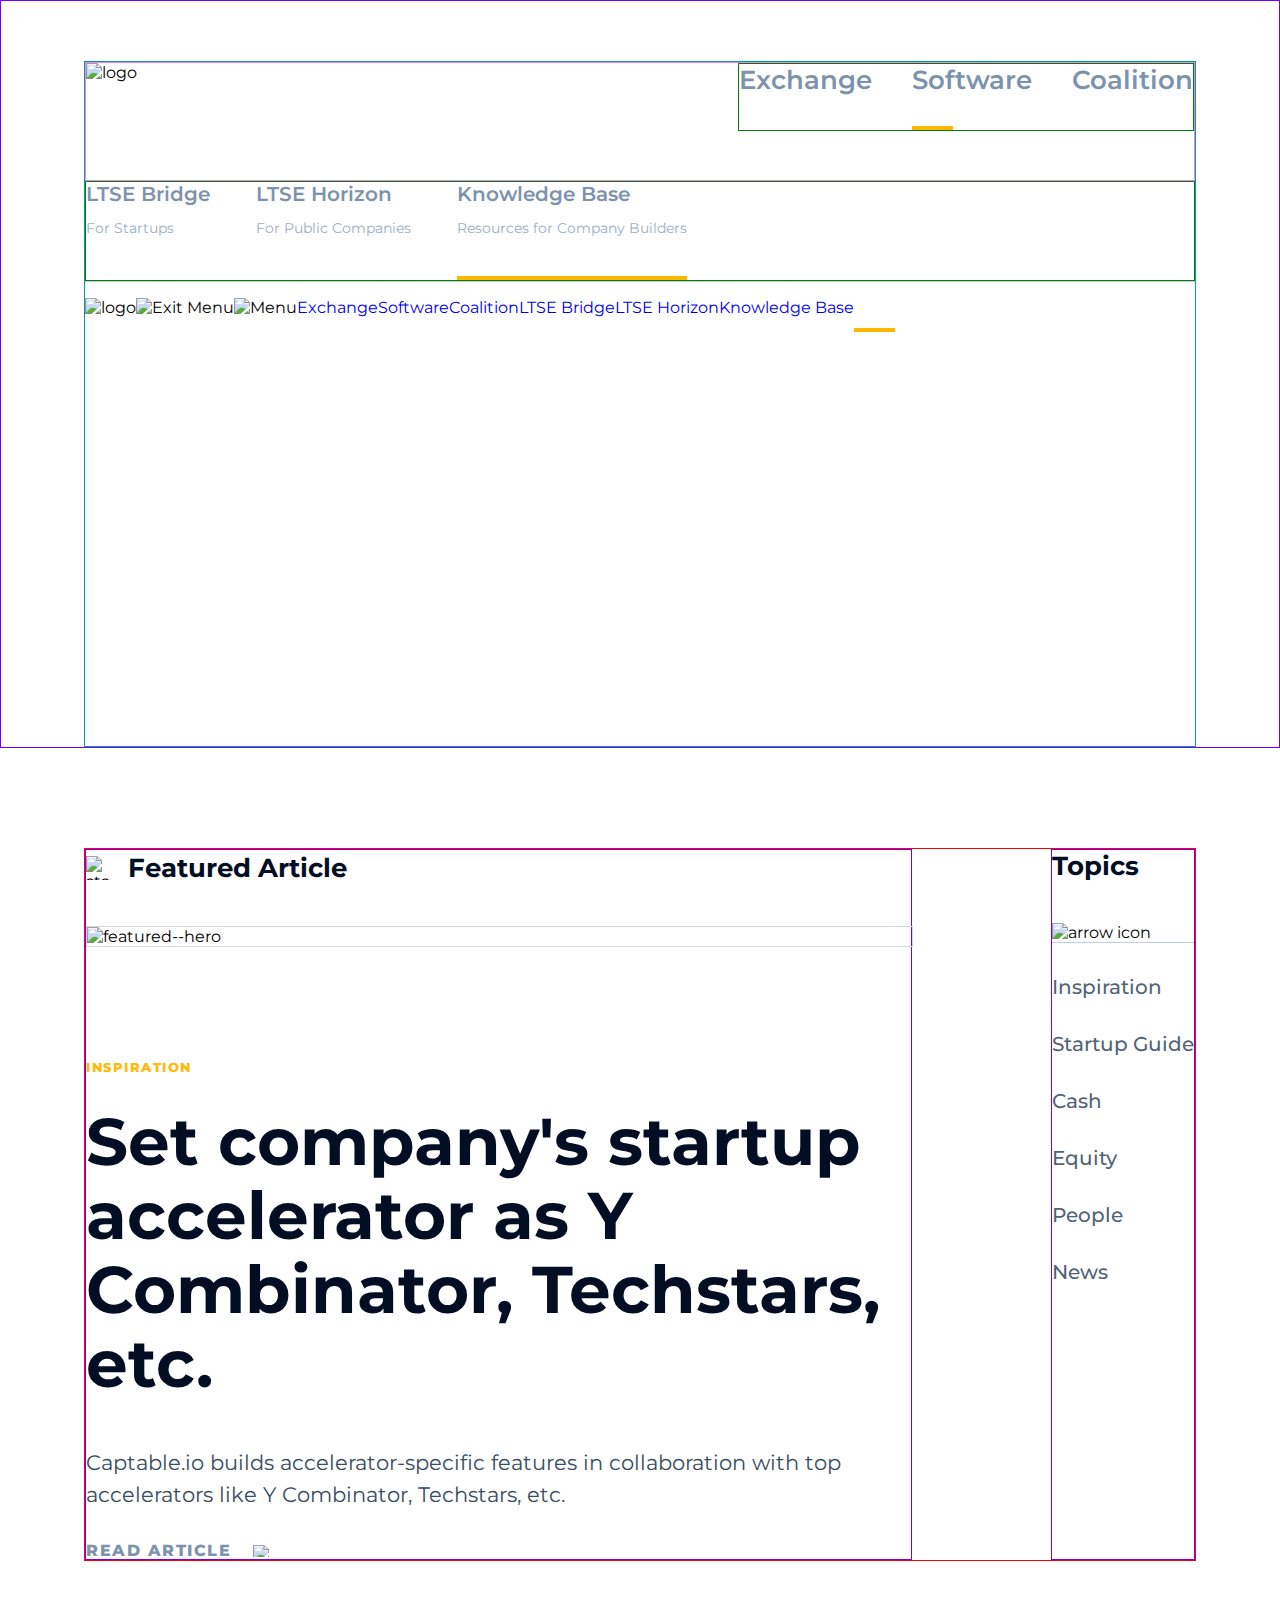
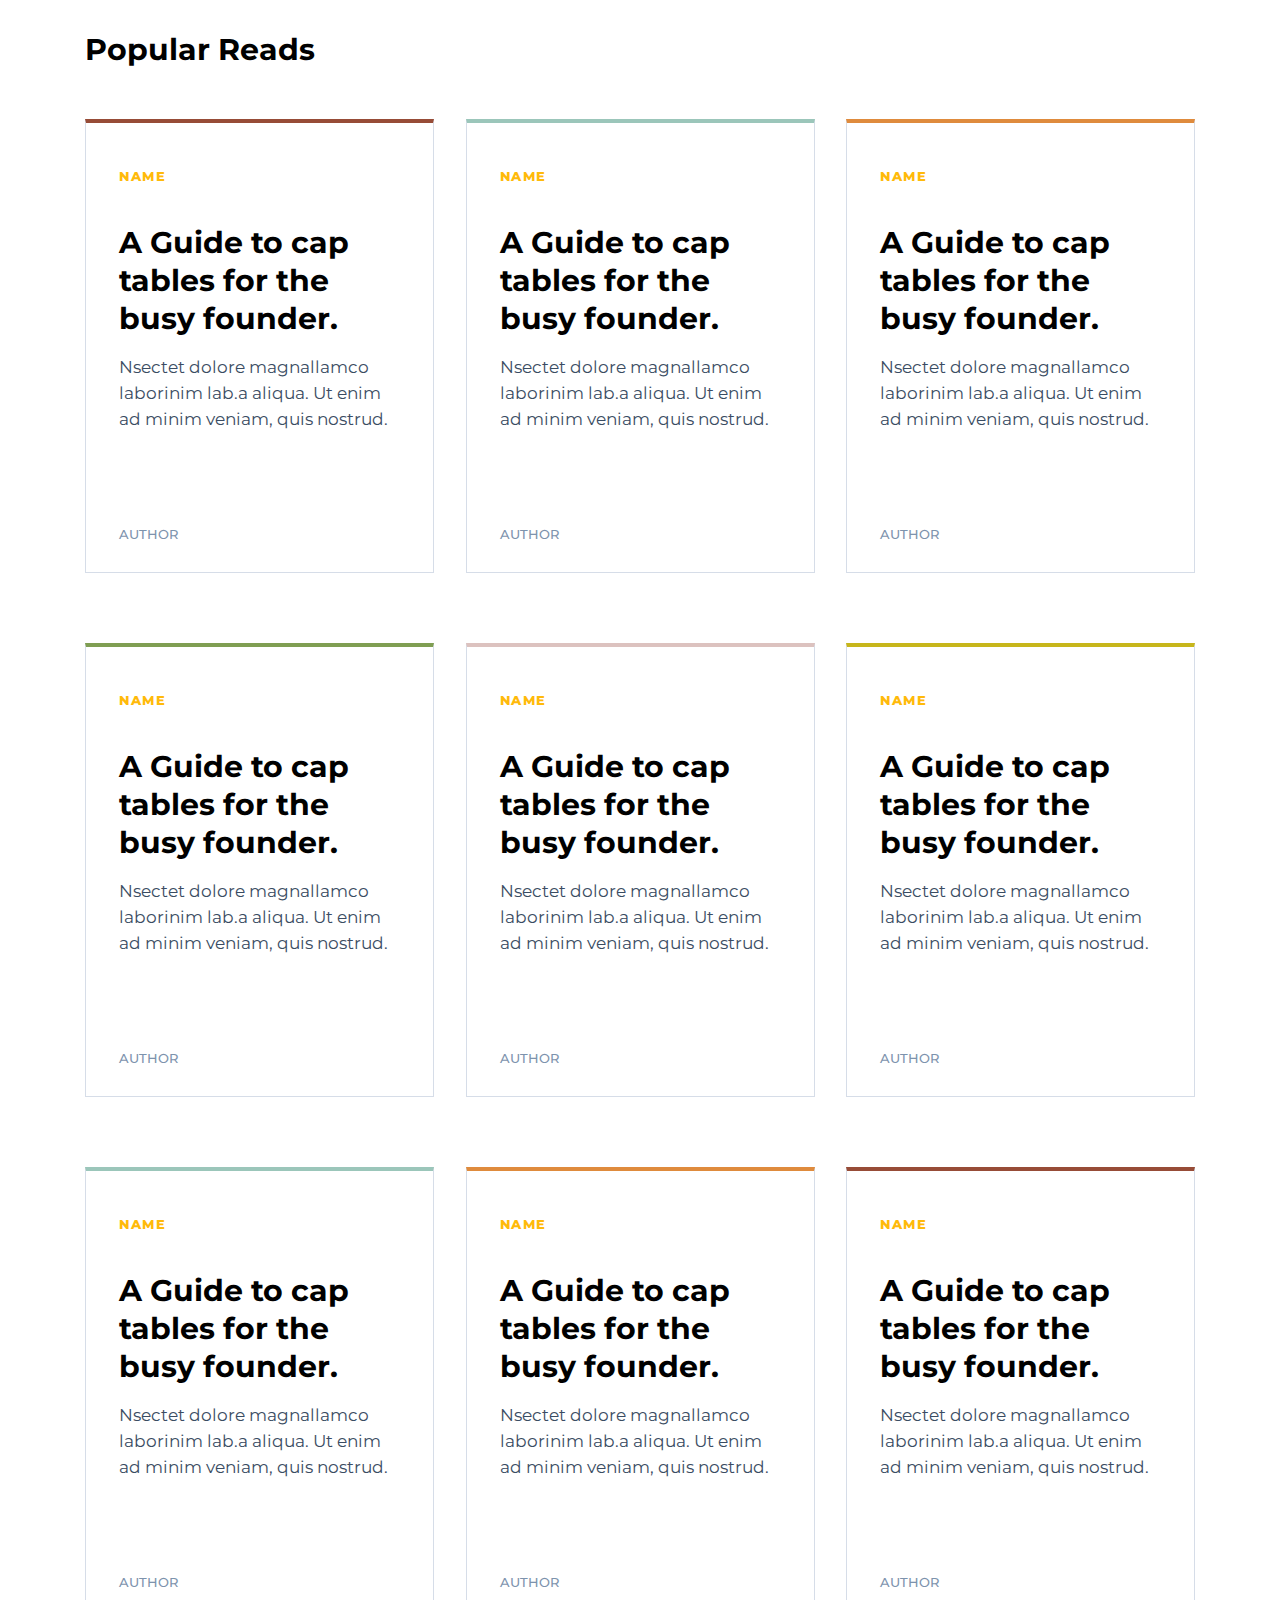
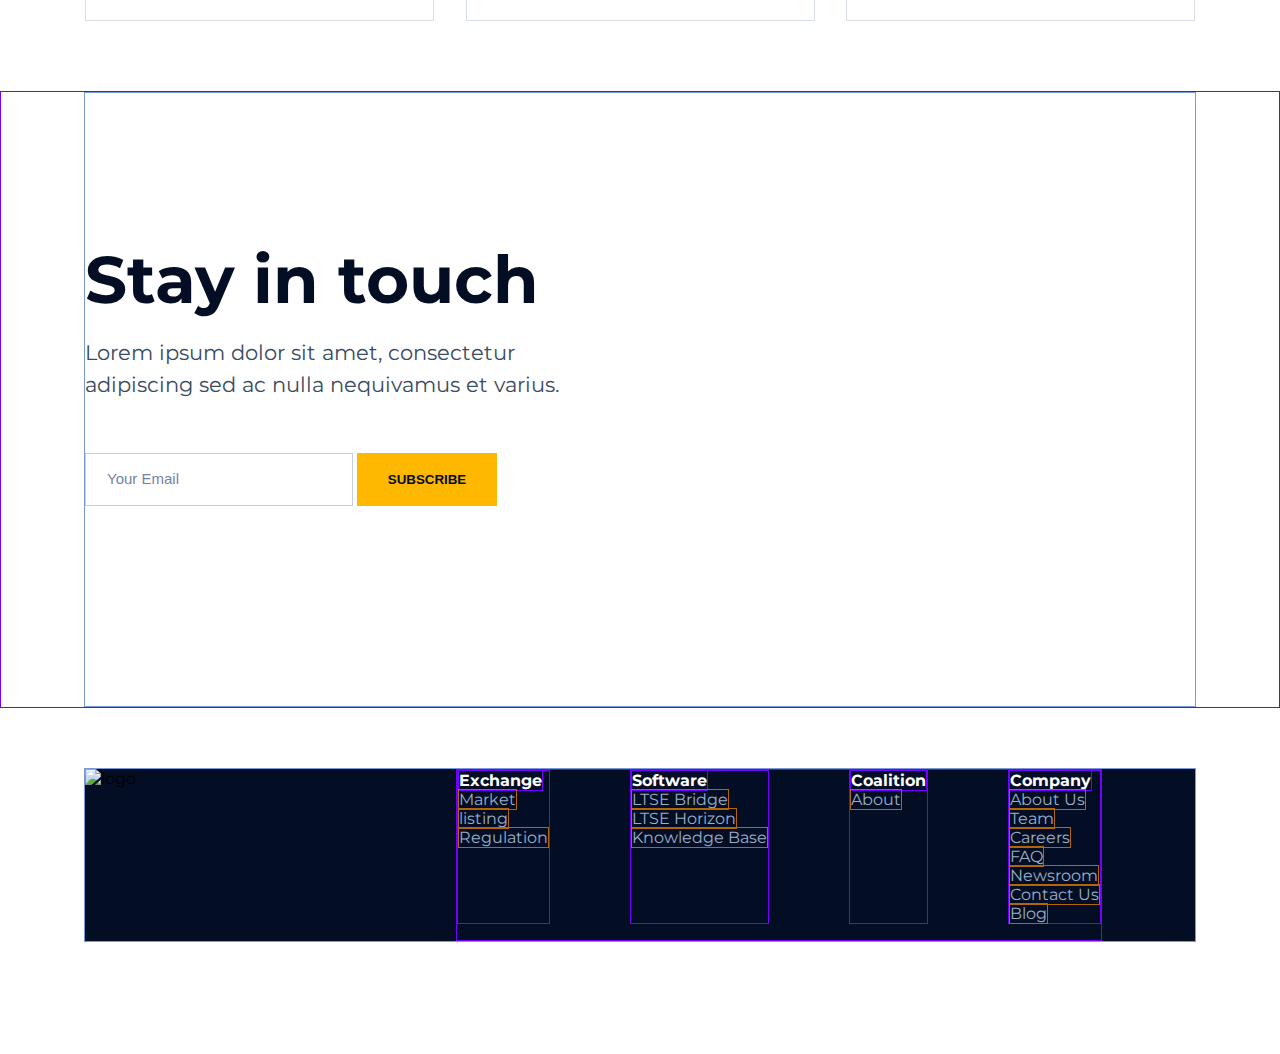
==== index.html @ 1355bb1e "updated mobile responsiveness" ====
<!DOCTYPE html>
<html lang="en">

<head>
    <meta charset="UTF-8">
    <meta http-equiv="X-UA-Compatible" content="IE=edge">
    <meta name="viewport" content="width=device-width, initial-scale=1.0">
    <title>Document</title>
    <link rel="stylesheet" href="./style.css">
    <link rel="preconnect" href="https://fonts.googleapis.com">
    <link rel="preconnect" href="https://fonts.gstatic.com" crossorigin>
    <link
        href="https://fonts.googleapis.com/css2?family=Montserrat:ital,wght@0,100;0,200;0,300;0,400;0,500;0,600;0,700;0,800;0,900;1,100;1,200;1,300;1,400;1,500;1,600;1,700;1,800;1,900&display=swap"
        rel="stylesheet">
</head>

<body>
    <div class="section--1">
        <header class="flex header">
            <div class="navbar">
                <div class="logo">
                    <img src="./images/LTSE_logo.png" alt="logo">
                </div>
                <nav>
                    <ul class="primary--nav" id="primary--items">
                        <li class="primary--item--1">
                            <a href="#" class="link--name">Exchange</a>
                        </li>
                        <li class="primary--item--2--active">
                            <a href="#" class="link--name">Software</a>
                            <div class="underline"></div>
                        </li>
                        <li class="primary--item--3">
                            <a href="#" class="link--name">Coalition</a>
                        </li>
                    </ul>
                </nav>
            </div>

            <nav>
                <ul class="secondary--nav" id="secondary--items">
                    <li class="secondary--item--1">
                        <a href="#" class="secondary--link--name">LTSE Bridge</a>
                        <p>For Startups</p>
                    </li>
                    <li class="secondary--item--2">
                        <a href="#" class="secondary--link--name">LTSE Horizon</a>
                        <p>For Public Companies</p>
                    </li>
                    <li class="secondary--item--3">
                        <a href="#" class="secondary--link--name">Knowledge Base</a>
                        <p>Resources for Company Builders</p>
                        <div class="underline"></div>
                    </li>
                </ul>
                <div class="thin--line">
            </nav>
            <ul class="flex mobile--nav">
                <div class="flex nav--head">
                    <img src="./images/LTSE_logo.png" class="logo" alt="logo">
                    <img src="./images/exit_menu.png" class="exit--menu" alt="Exit Menu">
                    <img src="./images/menu.png" class="menu" alt="Menu">
                </div>    
                <li><a href="#">Exchange</a></li>
                <div class="thin--line"></div>
                <li><a href="#">Software</a></li>
                <div class="thin--line"></div>
                <li><a href="#">Coalition</a></li>
                <div class="thin--line"></div>
                <li><a href="#">LTSE Bridge</a></li>
                <div class="thin--line"></div>
                <li><a href="#">LTSE Horizon</a></li>
                <div class="thin--line"></div>
                <li><a href="#">Knowledge Base</a></li>
                <div class="underline"></div>
                <div class="thin--line" id="active"></div>

            </ul>
            <div class="headline">
                <h1>Knowledge for 21st Century Company Builders</h1>
            </div>
        </header>
    </div>
    <div class="flex section--2">
        <div class="featured--article">
            <div class="article--details">
                <img src="./images/star.png" class="star" alt="star icon">
                <div class="featured--title">Featured Article</div>
            </div>
            <img src="./images/featured_hero.jpeg" class="article--hero" alt="featured--hero">
            <div class="overline category">INSPIRATION</div>
            <h2 class="feature--headline">Set company's startup accelerator as Y Combinator, Techstars, etc.</h2>
            <p class="feature--description">Captable.io builds accelerator-specific features in collaboration with top
                accelerators like Y Combinator, Techstars, etc.</p>
            <div class="flex article--link">
                <div class="link">read article</div>
                <img src="./images/arrow.png" class="arrow" alt="arrow icon">
            </div>
        </div>
        <div class="topics">
            <div class="topics--header">
                <div class="topics--title">Topics</div>
                <img src="./images/topics_arrow.png" class="topics_arrow" alt="arrow icon">
            </div> 
            <div class="thin--line"></div>   
            <ul>
                <li><a href="#">Inspiration</a></li>
                <li><a href="#">Startup Guide</a></li>
                <li><a href="#">Cash</a></li>
                <li><a href="#">Equity</a></li>
                <li><a href="#">People</a></li>
                <li><a href="#">News</a></li>
            </ul>
        </div>
    </div>
    <div class="section--3">
        <h4 class="card--title">Popular Reads</h4>
        <div class="flex cards">
            <div class="card brown" id="">
                <div class="overline">Name</div>
                <h4>A Guide to cap tables for the busy founder.</h4>
                <p class="card--paragraph">Nsectet dolore magnallamco laborinim lab.a aliqua. Ut enim ad minim veniam,
                    quis nostrud.</p>
                <div class="author">Author</div>
            </div>
            <div class="card blue" id="">
                <div class="overline">Name</div>
                <h4>A Guide to cap tables for the busy founder.</h4>
                <p class="card--paragraph">Nsectet dolore magnallamco laborinim lab.a aliqua. Ut enim ad minim veniam,
                    quis nostrud.</p>
                <div class="author">Author</div>
            </div>
            <div class="card orange" id="">
                <div class="overline">Name</div>
                <h4>A Guide to cap tables for the busy founder.</h4>
                <p class="card--paragraph">Nsectet dolore magnallamco laborinim lab.a aliqua. Ut enim ad minim veniam,
                    quis nostrud.</p>
                <div class="author">Author</div>
            </div>
            <div class="card green" id="">
                <div class="overline">Name</div>
                <h4>A Guide to cap tables for the busy founder.</h4>
                <p class="card--paragraph">Nsectet dolore magnallamco laborinim lab.a aliqua. Ut enim ad minim veniam,
                    quis nostrud.</p>
                <div class="author">Author</div>
            </div>
            <div class="card pink" id="">
                <div class="overline">Name</div>
                <h4>A Guide to cap tables for the busy founder.</h4>
                <p class="card--paragraph">Nsectet dolore magnallamco laborinim lab.a aliqua. Ut enim ad minim veniam,
                    quis nostrud.</p>
                <div class="author">Author</div>
            </div>
            <div class="card yellow" id="">
                <div class="overline">Name</div>
                <h4>A Guide to cap tables for the busy founder.</h4>
                <p class="card--paragraph">Nsectet dolore magnallamco laborinim lab.a aliqua. Ut enim ad minim veniam,
                    quis nostrud.</p>
                <div class="author">Author</div>
            </div>
            <div class="card blue" id="">
                <div class="overline">Name</div>
                <h4>A Guide to cap tables for the busy founder.</h4>
                <p class="card--paragraph">Nsectet dolore magnallamco laborinim lab.a aliqua. Ut enim ad minim veniam,
                    quis nostrud.</p>
                <div class="author">Author</div>
            </div>
            <div class="card orange" id="">
                <div class="overline">Name</div>
                <h4>A Guide to cap tables for the busy founder.</h4>
                <p class="card--paragraph">Nsectet dolore magnallamco laborinim lab.a aliqua. Ut enim ad minim veniam,
                    quis nostrud.</p>
                <div class="author">Author</div>
            </div>
            <div class="card brown" id="">
                <div class="overline">Name</div>
                <h4>A Guide to cap tables for the busy founder.</h4>
                <p class="card--paragraph">Nsectet dolore magnallamco laborinim lab.a aliqua. Ut enim ad minim veniam,
                    quis nostrud.</p>
                <div class="author">Author</div>
            </div>

        </div>
    </div>
    <div class="section--4">
        <div class="subscribe">
            <div class="input--section">
                <h2>Stay in touch</h2>
                <p id="CTA--copy">Lorem ipsum dolor sit amet, consectetur adipiscing sed ac nulla nequivamus et varius.
                </p>
                <input type="email" id="subscriber--email" placeholder="Your Email">
                <button class="subscribe--button">SUBSCRIBE</button>
            </div>
        </div>
    </div>
    <div class=footer>
        <footer class="footer--container">
            <div class="footer--logo">
                <img src="./images/LTSE_logo.png" alt="logo">
            </div>
            <div class="footer--list">
                <ul class="footer--items">
                    <li><a href="#" class="footer--item--head">Exchange</a></li>
                    <li><a href="#" class="footer--item">Market</a></li>
                    <li><a href="#" class="footer--item">listing</a></li>
                    <li><a href="#" class="footer--item">Regulation</a></li>
                </ul>
                <ul class="footer--items">
                    <li><a href="#" class="footer--item--head">Software</a></li>
                    <li><a href="#" class="footer--item">LTSE Bridge</a></li>
                    <li><a href="#" class="footer--item">LTSE Horizon</a></li>
                    <li><a href="#" class="footer--item">Knowledge Base</a></li>
                </ul>
                <ul class="footer--items">
                    <li><a href="#" class="footer--item--head">Coalition</a></li>
                    <li><a href="#" class="footer--item">About</a></li>
                </ul>
                <ul class="footer--items">
                    <li><a href="#" class="footer--item--head">Company</a></li>
                    <li><a href="#" class="footer--item">About Us</a></li>
                    <li><a href="#" class="footer--item">Team</a></li>
                    <li><a href="#" class="footer--item">Careers</a></li>
                    <li><a href="#" class="footer--item">FAQ</a></li>
                    <li><a href="#" class="footer--item">Newsroom</a></li>
                    <li><a href="#" class="footer--item">Contact Us</a></li>
                    <li><a href="#" class="footer--item">Blog</a></li>
                </ul>
            </div>
        </footer>
    </div>
</body>

</html>
---- style.css ----
body {
    display: block;
    font-family: 'Montserrat', sans-serif;
    margin: 0;
}

.section--1 {
    background-image: url(./images/geometrical-bg.png);
    background-size: cover;
    background-repeat: no-repeat;
    border: 1px solid rgb(115, 0, 255);
}

.section--5 {
    border: 1px solid rgb(115, 0, 255);
    background-color: #030E25;
}

header {
    justify-content: center;
    flex-direction: column;
    max-width: 1110px;
    margin: auto;
    margin-top: 60px;
    border: 1px solid rgb(6, 155, 160);
}

.navbar {
    display: flex;
    flex-direction: row;
    justify-content: space-between;
    border: 1px solid violet;
}


.primary--nav .primary--item--1, .primary--item--3, .primary--item--2--active  {
    font-size: 10px;
    font-size: 26px;
    font-weight: 400;
}

.primary--nav .primary--item--2--active {
    color: white;
}

#primary--items {
    display: flex;
    gap: 40px;
    padding: 0;
    border: 1px solid green;
}

#secondary--items {
    display: flex;
    gap: 46px;
    border: 1px solid green;
}

.logo img {
    max-width: 58px;
    margin-bottom: 98px;
}

.footer--logo img {
    max-width: 58px;
}

.footer--logo {
    margin-right: 320px;
}

.footer--list {
    display: flex;
    flex-direction: row;
    flex-wrap: wrap;
    gap: 80px;   
    border: 1px solid rgb(115, 0, 255);
}


.thin--line {
    background-color: #C5D0DF;
    max-width: 1110px;
    height: 1px;
}

footer {
    display: flex;
    background-color: #030E25;
    max-width: 1110px;
    margin: auto;
    margin-top: 60px;
    margin-bottom: 112px;
    border: 1px solid #7799d8;
}

.underline {
    background-color: #ffb800;
    margin-top: 30px;
    width: 41px;
    min-height: 4px;
}

.primary--item--2--active .underline {
    display: block;
}

.secondary--item--3 .underline {
    display: block;
    width: 230px;
}

.link--name {
    font-weight: 600;
    font-size: 26px;
    display: inline-block;
    color: #7D93AD;
    text-decoration: none;
}

.secondary--link--name {
    font-weight: 600;
    font-size: 20px;
    display: inline-block;
    color: #7D93AD;
    text-decoration: none;
}


nav ul {
    list-style-type: none;
    margin: 0;
    padding: 0;
}

ul {
    list-style-type: none;
    padding: 0;
}

h1 {
    color: #ffff;
    font-size: 80px;
}

h2 {
    font-size: 66px;
    line-height: 74px;
    color: #030E25;
    margin-bottom: 20PX;
}

h3 {
    font-weight: 700;
    font-size: 34px;
    line-height: 86px;
}

h4 {
    font-weight: 700;
    font-size: 30px;
    line-height: 38px;
    margin-bottom: 16px;
}

p {
    display: block;
    list-style-type: none;
    color: #3A4C62;
    text-decoration: none;
    font-size: 21px;
    line-height: 32px;
    margin-bottom: 32px;
    margin-top: 6px;
}

li p {
    color:#9BAEC7;
    font-size: 14px;
}

#CTA--copy {
    font-size: 21px;
    font-weight: 400;
    max-width: 540px;
    height: 96px;
    line-height: 32px;
    margin-bottom: 20px;
}

a {
    text-decoration: none;
}

a:hover {
    color: rgb(255, 255, 255);
}

.subscribe {
    max-width: 1110px;
    display: block;
    margin: 0 auto;
    border: 1px solid #7799d8;
}

.subscribe--button {
    background-color: #ffb800;
    font-weight: 900;
    width: 140px;
    height: 53px;
    color: #030E25;
    padding: 10px 15px;
    border: none;
    cursor: pointer;
}

input::placeholder {
    font-size: 15px;
    font-weight: 500;
    margin-left: 20px;
    color: #7584A3;
    padding: 19px;
}


#subscriber--email {
    min-width: 268px;
    min-height: 53px;
    box-sizing: border-box;
    border: 1px solid #C5D0DF;
}

.section--4 {
    background-image: url(./images/Subscribe.png);
    background-size: cover;
    background-repeat: no-repeat;
    border: 1px solid rgb(115, 0, 255);
}

.input--section {
    margin-bottom: 200px;
    margin-top: 150PX;
}


.article--details {
    display: flex;
    flex-direction: row;
    align-items:center;
    margin-bottom: 40px;
}

.star {
    width: 24px;
    height: 24px;
    margin-right: 18px;
}

.featured--title {
    font-weight: 700;
    font-size: 26px;
    line-height: 36px;
    color: #030E25;
}

.article--hero {
    width: 100%;
    margin-bottom: 67px;
    border: 1px solid #d1d8e2;
}

.overline {
    font-size: 13px;
    font-weight: 800;
    line-height: 16px;
    text-transform: uppercase;
    letter-spacing: 1.5px;
    color: #FFBA0A;
    margin-bottom: 46px;
    margin-top: 45px;
    margin-bottom: 30px;
    max-width: 284px;
    
}

.feature--headline {
    margin-bottom: 40px;
    margin-top: 0;
}

.arrow {
    max-height: 12px;
    max-width: 24px;
    margin-left: 22px;
}

.flex {
    display: flex;
}

.article--link {
    align-items: center;
}

.link {
    font-size: 16px;
    line-height: 16px;
    font-weight: 800;
    text-transform: uppercase;
    letter-spacing: 1.5px;
    color: #7D93AD;
}

.featured--article {
    display: flex;
    justify-content: center;
    flex-direction: column;
    align-items: flex-start;
    max-width: 825px;
    border: 1px solid rgb(115, 0, 255);
}

li {
    text-decoration: none;
    list-style-type: none;
}

.topics--title {
    font-size: 26px;
    line-height: 32px;
    font-weight: 700;
    color: #030E25; 
    margin-bottom: 41px;
}

.topics li a {
    font-size: 20px;
    line-height: 57px;
    font-weight: 500;
    color: #536377; 
}

 .topics {
    border: 1px solid rgb(115, 0, 255);
 }

 .section--2 {
    max-width: 1110px;
    justify-content: space-between;
    border: 1px solid red;
    margin: auto;
    margin-bottom: 70px;
    margin-top: 100px;
 }

.cards {
    flex-wrap: wrap;
    justify-content: space-between;
}

.card {
    border-left: 1px solid #D6DDE8;
    border-right: 1px solid #D6DDE8;
    border-bottom: 1px solid #D6DDE8;
    min-height: 440px;
    padding-left: 33px;
    max-width: 350px;
    margin-bottom: 70px;
    box-sizing: border-box;
}

.brown {
    border-top: 4px solid #974C37;
}

.blue {
    border-top: 4px solid #9BC6BA;
}

.orange {
    border-top: 4px solid #DF8B3D;
}

.green {
    border-top: 4px solid #7F9E52;
}

.pink {
    border-top: 4px solid #DCC2BF;
}

.yellow {
    border-top: 4px solid #C7B61B;
}



.card h4 {
    max-width: 284px;
}

.card--title {
    margin-top: 0;
    margin-bottom: 50px;
}

.card--paragraph {
    margin-bottom: 94px;
    max-width: 284px;
    font-size: 17px;
    line-height: 26px;
    padding-right: 30px;
}

.author {
    margin-bottom: 30px;
    max-width: 284px;
    font-size: 13px;
    line-height: 16px;
    color: #7D93AD;
    text-transform: uppercase;
    font-weight: 500;
}

.section--3 {
    flex-direction: column;
    margin: auto;
    max-width: 1110px;
}

.footer--item--head {
    color: white;
    font-size: 16px;
    font-weight: 700;
    margin-bottom: 36px;
    border: 1px solid rgb(115, 0, 255);
}

.footer--item {
    font-size: 16px;
    color: #9BAEC7;
    border: 1px solid rgb(179, 102, 7);
    margin-bottom: 10px;
}

.footer--items {
    font-weight: 400;
    margin-top: 0;
    border: 1px solid rgb(115, 0, 255);
}

@media (max-width: 768px) {
    h1 {
        font-size: 64px;
    }

    .section--2, .section--3, .subscribe, .footer {
        margin-left: 24px;
        margin-right: 24px;
    }

    .topics--title {
        display: none;
    }

    .section--2 {
        flex-direction: column-reverse;
    }

    .topics ul {
        display: flex;
        gap: 5px;
        justify-content: space-evenly;
    }

    #subscriber--email {
        min-width: 268px;
        min-height: 53px;
    }

    .footer {
        flex-wrap: wrap;
        gap: 52px;
    }

    .footer--logo {
        margin-right: 20px;
    }

    .footer--list {
        gap: 40px;
    }

    .article--details {
        display: none;
    }
}

@media (max-width: 480px) {
    
    .footer {
        flex-wrap: wrap;
        gap: 52px;
    }

    .footer--logo {
        margin-right: 20px;
    }

    .footer--list {
        gap: 40px;
    }

    h1 {
        font-size: 45px;
        line-height: 50px;
    }

    h2 {
        font-size: 42px;
        line-height: 45px;
    }

    #subscriber--email{
        margin-bottom: 20px ;
    }

    .section--2, .section--3, .subscribe, .footer {
        margin-left: 24px;
        margin-right: 20px;
    }

    #CTA--copy {
        margin-bottom: 40px;
    }

    #subscriber--email {
        min-width: 268px;
        min-height: 53px;
    }

    .article--details {
        display: none;
    }
}
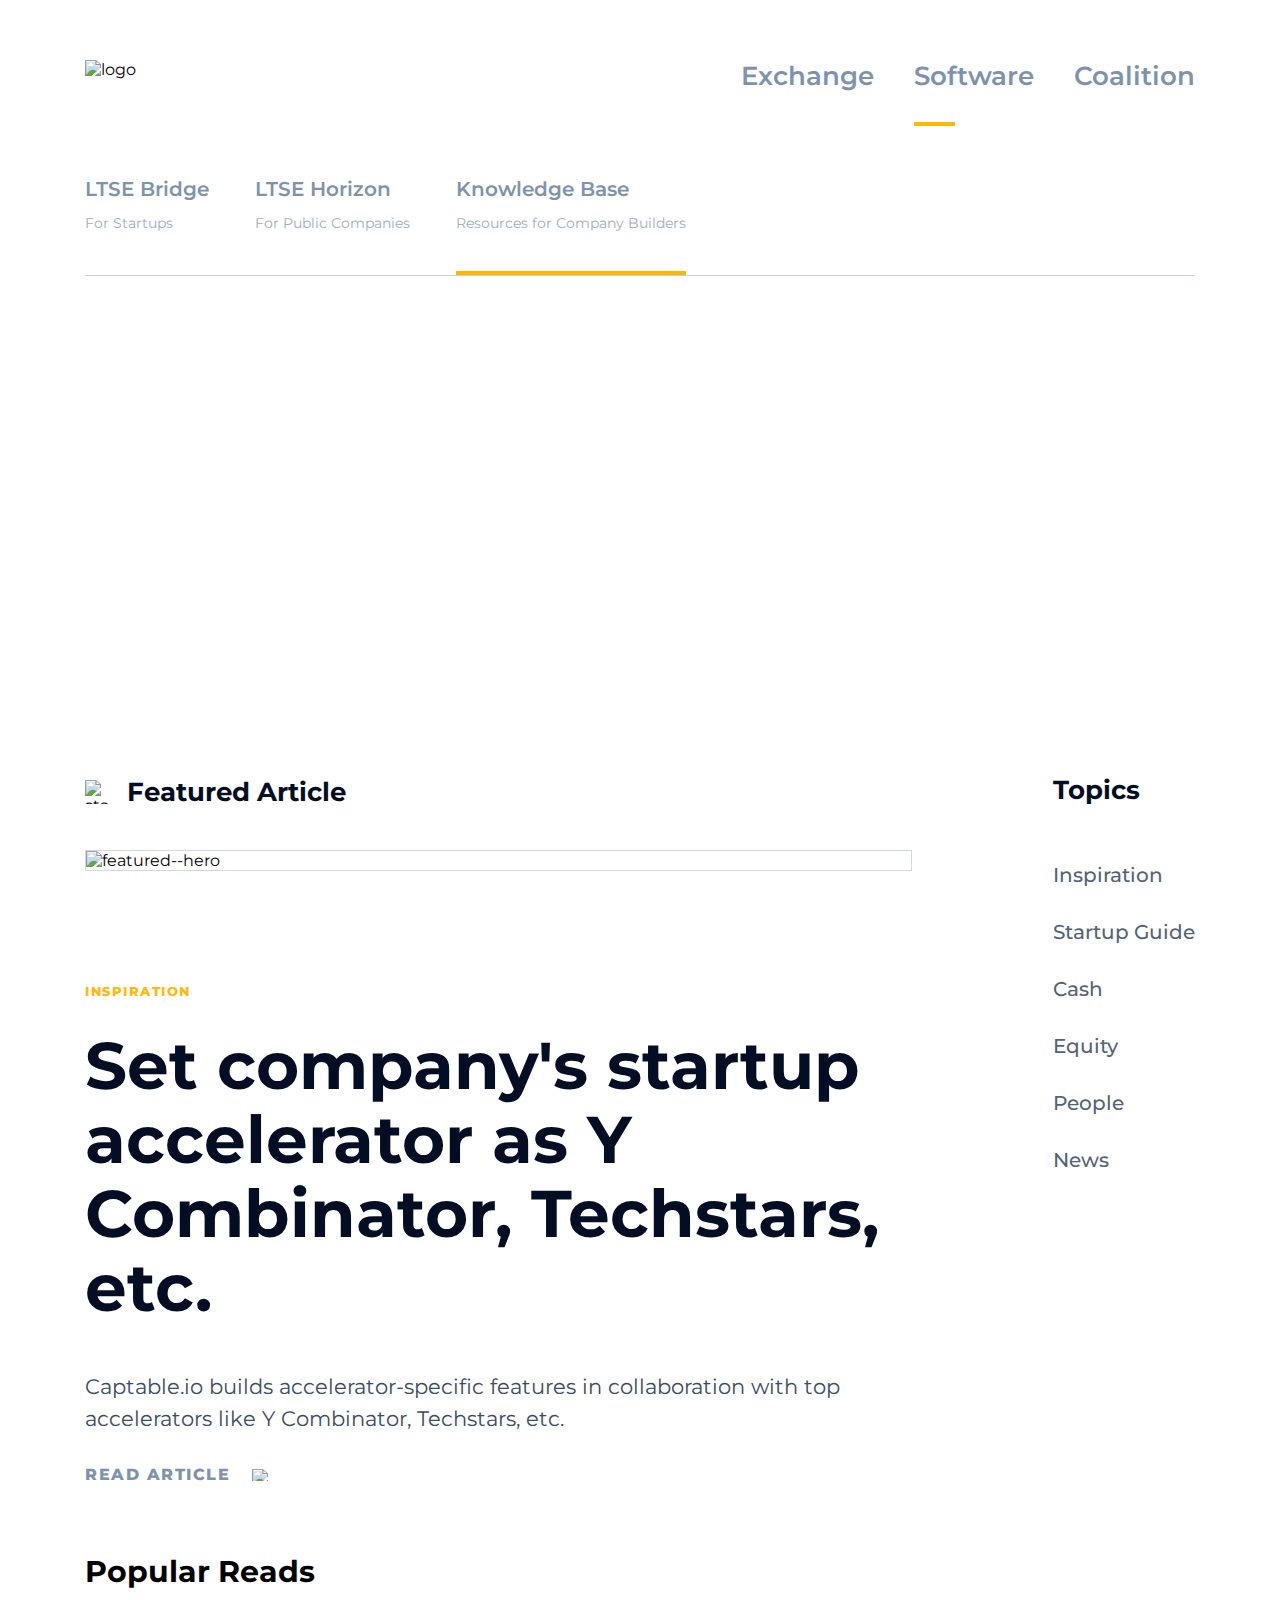
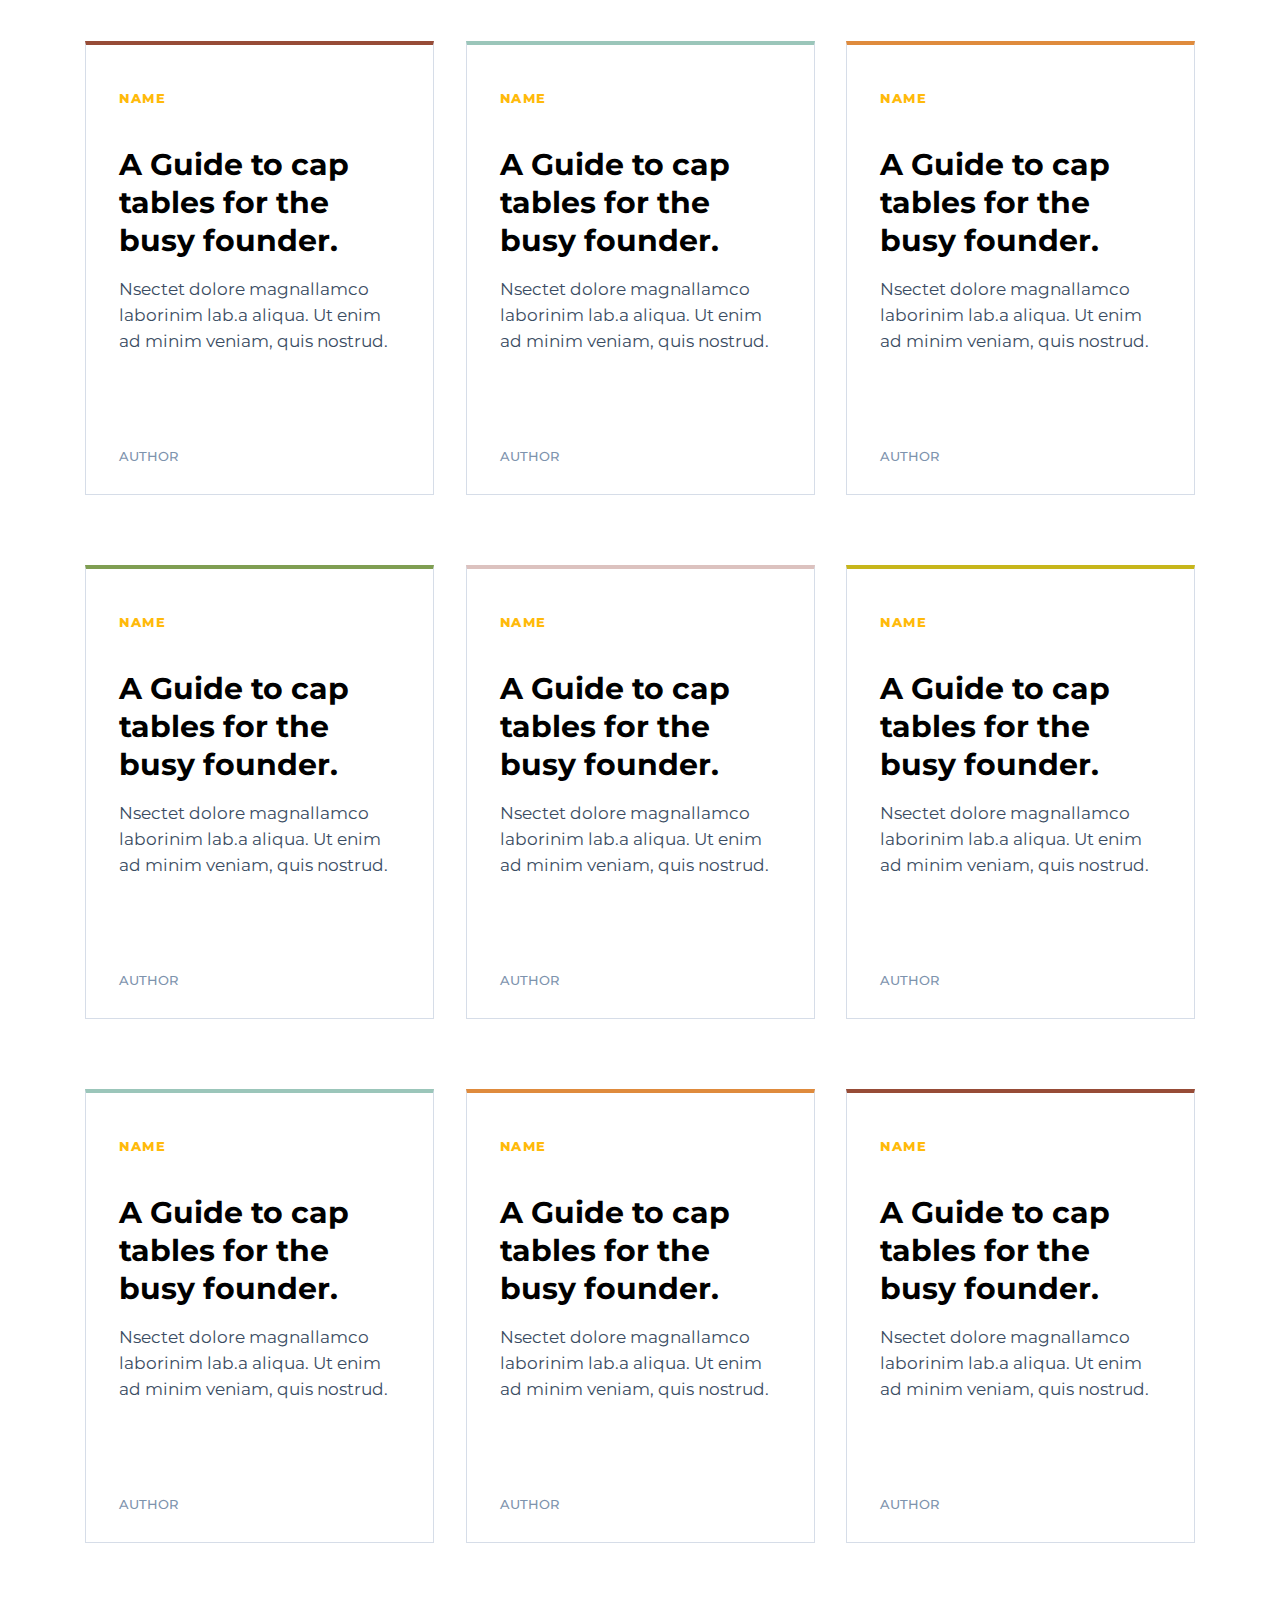
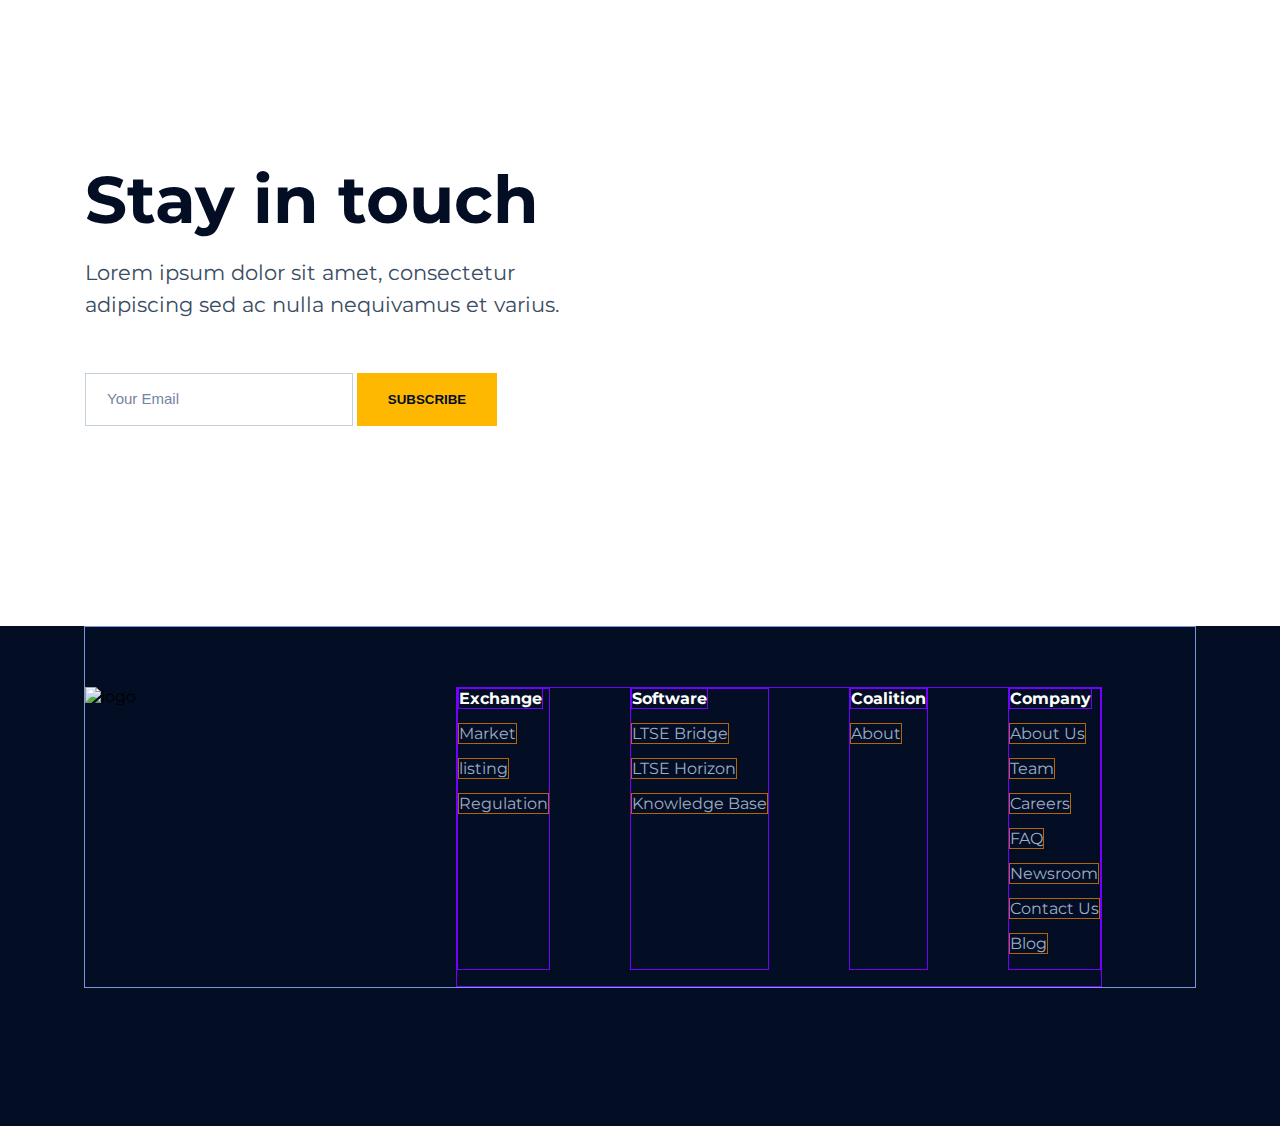
==== commit b001f911: "fixed bug in html that was hiding elements on desktop and mobile" ====
--- a/index.html
+++ b/index.html
@@ -18,7 +18,7 @@
     <div class="section--1">
         <header class="flex header">
             <div class="navbar">
-                <div class="logo">
+                <div class="logo" alt="LTSE logo">
                     <img src="./images/LTSE_logo.png" alt="logo">
                 </div>
                 <nav>
@@ -38,7 +38,8 @@
             </div>
 
             <nav>
-                <ul class="secondary--nav" id="secondary--items">
+                <!-- desktop -->
+                <ul class="secondary--nav" id="secondary--items"> 
                     <li class="secondary--item--1">
                         <a href="#" class="secondary--link--name">LTSE Bridge</a>
                         <p>For Startups</p>
@@ -53,29 +54,23 @@
                         <div class="underline"></div>
                     </li>
                 </ul>
-                <div class="thin--line">
-            </nav>
-            <ul class="flex mobile--nav">
+
+                <!-- mobile -->
                 <div class="flex nav--head">
                     <img src="./images/LTSE_logo.png" class="logo" alt="logo">
-                    <img src="./images/exit_menu.png" class="exit--menu" alt="Exit Menu">
-                    <img src="./images/menu.png" class="menu" alt="Menu">
-                </div>    
-                <li><a href="#">Exchange</a></li>
-                <div class="thin--line"></div>
-                <li><a href="#">Software</a></li>
-                <div class="thin--line"></div>
-                <li><a href="#">Coalition</a></li>
-                <div class="thin--line"></div>
-                <li><a href="#">LTSE Bridge</a></li>
-                <div class="thin--line"></div>
-                <li><a href="#">LTSE Horizon</a></li>
-                <div class="thin--line"></div>
-                <li><a href="#">Knowledge Base</a></li>
-                <div class="underline"></div>
-                <div class="thin--line" id="active"></div>
-
-            </ul>
+                    <img src="./images/exit_menu.png" id="mobile-exit-menu-icon" class="exit--menu hide" alt="Exit Menu">
+                    <img src="./images/menu.png" id="mobile-menu-icon" class="menu" alt="Menu">
+                </div>
+                <ul id="mobile-menu-list" class="flex mobile--nav hide">
+                    <li><a href="#">Exchange</a></li>
+                    <li><a href="#">Software</a></li>
+                    <li><a href="#">Coalition</a></li>
+                    <li><a href="#">LTSE Bridge</a></li>
+                    <li><a href="#">LTSE Horizon</a></li>
+                    <li><a href="#">Knowledge Base</a></li>
+                </ul>
+            </nav>
+
             <div class="headline">
                 <h1>Knowledge for 21st Century Company Builders</h1>
             </div>
@@ -97,13 +92,14 @@
                 <img src="./images/arrow.png" class="arrow" alt="arrow icon">
             </div>
         </div>
+        <!-- topics menu -->
         <div class="topics">
             <div class="topics--header">
                 <div class="topics--title">Topics</div>
-                <img src="./images/topics_arrow.png" class="topics_arrow" alt="arrow icon">
-            </div> 
-            <div class="thin--line"></div>   
-            <ul>
+                <img src="./images/topics_arrow.png" class="topics_arrow" id="topics-menu-open" alt="open arrow icon">
+                <img src="./images/topics_arrow_close.png" class="topics_arrow_close hide" id="topics-menu-close" alt="close arrow icon">
+            </div>
+            <ul id="topics-menu-list" class="hide">
                 <li><a href="#">Inspiration</a></li>
                 <li><a href="#">Startup Guide</a></li>
                 <li><a href="#">Cash</a></li>
@@ -228,6 +224,7 @@
             </div>
         </footer>
     </div>
+    <script src="./script.js"></script>
 </body>
 
 </html>--- a/style.css
+++ b/style.css
@@ -8,12 +8,11 @@
     background-image: url(./images/geometrical-bg.png);
     background-size: cover;
     background-repeat: no-repeat;
-    border: 1px solid rgb(115, 0, 255);
-}
-
-.section--5 {
-    border: 1px solid rgb(115, 0, 255);
+}
+
+.footer {
     background-color: #030E25;
+    min-height: 500px;
 }
 
 header {
@@ -21,15 +20,13 @@
     flex-direction: column;
     max-width: 1110px;
     margin: auto;
-    margin-top: 60px;
-    border: 1px solid rgb(6, 155, 160);
 }
 
 .navbar {
     display: flex;
     flex-direction: row;
     justify-content: space-between;
-    border: 1px solid violet;
+    margin-top: 60px;
 }
 
 
@@ -47,13 +44,12 @@
     display: flex;
     gap: 40px;
     padding: 0;
-    border: 1px solid green;
+    border-bottom: none;
 }
 
 #secondary--items {
     display: flex;
     gap: 46px;
-    border: 1px solid green;
 }
 
 .logo img {
@@ -73,10 +69,13 @@
     display: flex;
     flex-direction: row;
     flex-wrap: wrap;
-    gap: 80px;   
+    gap: 80px;
     border: 1px solid rgb(115, 0, 255);
 }
 
+.footer--items li {
+    margin-bottom: 16px;
+}
 
 .thin--line {
     background-color: #C5D0DF;
@@ -84,12 +83,18 @@
     height: 1px;
 }
 
-footer {
+.footer {
+    background-color: #030E25;
+    min-height: 500px;
+    margin-top: 60px;
+}
+
+.footer--container {
     display: flex;
     background-color: #030E25;
     max-width: 1110px;
     margin: auto;
-    margin-top: 60px;
+    padding-top: 60px;
     margin-bottom: 112px;
     border: 1px solid #7799d8;
 }
@@ -103,6 +108,10 @@
 
 .primary--item--2--active .underline {
     display: block;
+}
+
+.secondary--nav {
+    border-bottom: 1px solid #C5D0DF;
 }
 
 .secondary--item--3 .underline {
@@ -200,7 +209,6 @@
     max-width: 1110px;
     display: block;
     margin: 0 auto;
-    border: 1px solid #7799d8;
 }
 
 .subscribe--button {
@@ -234,7 +242,6 @@
     background-image: url(./images/Subscribe.png);
     background-size: cover;
     background-repeat: no-repeat;
-    border: 1px solid rgb(115, 0, 255);
 }
 
 .input--section {
@@ -280,7 +287,7 @@
     margin-top: 45px;
     margin-bottom: 30px;
     max-width: 284px;
-    
+
 }
 
 .feature--headline {
@@ -317,7 +324,6 @@
     flex-direction: column;
     align-items: flex-start;
     max-width: 825px;
-    border: 1px solid rgb(115, 0, 255);
 }
 
 li {
@@ -329,7 +335,7 @@
     font-size: 26px;
     line-height: 32px;
     font-weight: 700;
-    color: #030E25; 
+    color: #030E25;
     margin-bottom: 41px;
 }
 
@@ -337,21 +343,16 @@
     font-size: 20px;
     line-height: 57px;
     font-weight: 500;
-    color: #536377; 
-}
-
- .topics {
-    border: 1px solid rgb(115, 0, 255);
- }
-
- .section--2 {
+    color: #536377;
+}
+
+.section--2 {
     max-width: 1110px;
     justify-content: space-between;
-    border: 1px solid red;
     margin: auto;
     margin-bottom: 70px;
     margin-top: 100px;
- }
+}
 
 .cards {
     flex-wrap: wrap;
@@ -393,8 +394,6 @@
     border-top: 4px solid #C7B61B;
 }
 
-
-
 .card h4 {
     max-width: 284px;
 }
@@ -440,21 +439,30 @@
     font-size: 16px;
     color: #9BAEC7;
     border: 1px solid rgb(179, 102, 7);
-    margin-bottom: 10px;
+    margin-bottom: 8px;
 }
 
 .footer--items {
     font-weight: 400;
+    border: 1px solid rgb(115, 0, 255);
     margin-top: 0;
-    border: 1px solid rgb(115, 0, 255);
-}
-
-@media (max-width: 768px) {
+}
+
+.topics_arrow, .topics_arrow_close, .mobile--nav {
+    display: none;
+}
+
+.nav--head {
+    display: none;
+}
+
+
+@media (max-width: 1000px) {
     h1 {
         font-size: 64px;
     }
 
-    .section--2, .section--3, .subscribe, .footer {
+    .header, .section--2, .section--3, .subscribe, .footer {
         margin-left: 24px;
         margin-right: 24px;
     }
@@ -468,7 +476,6 @@
     }
 
     .topics ul {
-        display: flex;
         gap: 5px;
         justify-content: space-evenly;
     }
@@ -494,10 +501,15 @@
     .article--details {
         display: none;
     }
+
+    .section--4 {
+        background-position: bottom;
+       }
+
 }
 
 @media (max-width: 480px) {
-    
+
     .footer {
         flex-wrap: wrap;
         gap: 52px;
@@ -525,7 +537,10 @@
         margin-bottom: 20px ;
     }
 
-    .section--2, .section--3, .subscribe, .footer {
+    .section--2 {
+        margin-top: 52px;
+    }
+    .section--2, .section--3, .subscribe, .footer, .header {
         margin-left: 24px;
         margin-right: 20px;
     }
@@ -542,4 +557,102 @@
     .article--details {
         display: none;
     }
+
+    .navbar, #secondary--items {
+        display: none;
+    }
+
+    .mobile--nav {
+        flex-direction: column;
+        margin-top: 52px;
+        margin-bottom: 0px;
+    }
+
+    li a {
+        color: #7D93AD;
+        font-weight: 500;
+        font-size: 16px;
+    }
+
+    .thin--line {
+        margin-top: 20px;
+        margin-bottom: 20px;
+    }
+
+    header {
+        margin-top: 0px;
+        margin-left: 24px;
+    }
+
+    .logo {
+        margin-bottom: 24px;
+        max-width: 52px;
+    }
+
+    .underline {
+        margin-top: 24px;
+        min-width: 156px;
+    }
+
+    #active {
+        margin-bottom: 0px;
+        margin-top: 0px;
+    }
+
+    .topics ul {
+        flex-direction: column;
+    }
+
+    .topics--title {
+        font-size: 16px;
+        font-weight: 600;
+        color: #3A4C62;
+        display: block;
+        margin-bottom: 0px;
+    }
+
+    .topics--header {
+        display: flex;
+        justify-content: space-between;
+        align-items: center;
+        margin-bottom: 16px;
+    }
+
+    .topics li a {
+        font-size: 16px;
+    }
+
+    .nav--head {
+        justify-content: space-between;
+        margin-top: 24px;
+        display: flex;
+    }
+
+    .exit--menu {
+        max-height: 26px;
+    }
+
+    .menu {
+        height: 15px;
+    }
+
+    .mobile--nav li {
+        border-bottom: 2px solid white;
+        padding-bottom: 20px;
+        margin-bottom: 20px;
+    }
+
+    .topics_arrow {
+        display: flex;
+        min-width: 10px;
+        max-height: 10px;
+    }
+
+    .topics_arrow_close {
+        display: flex;
+    }
+    .hide {
+        display: none;
+    }
+
 }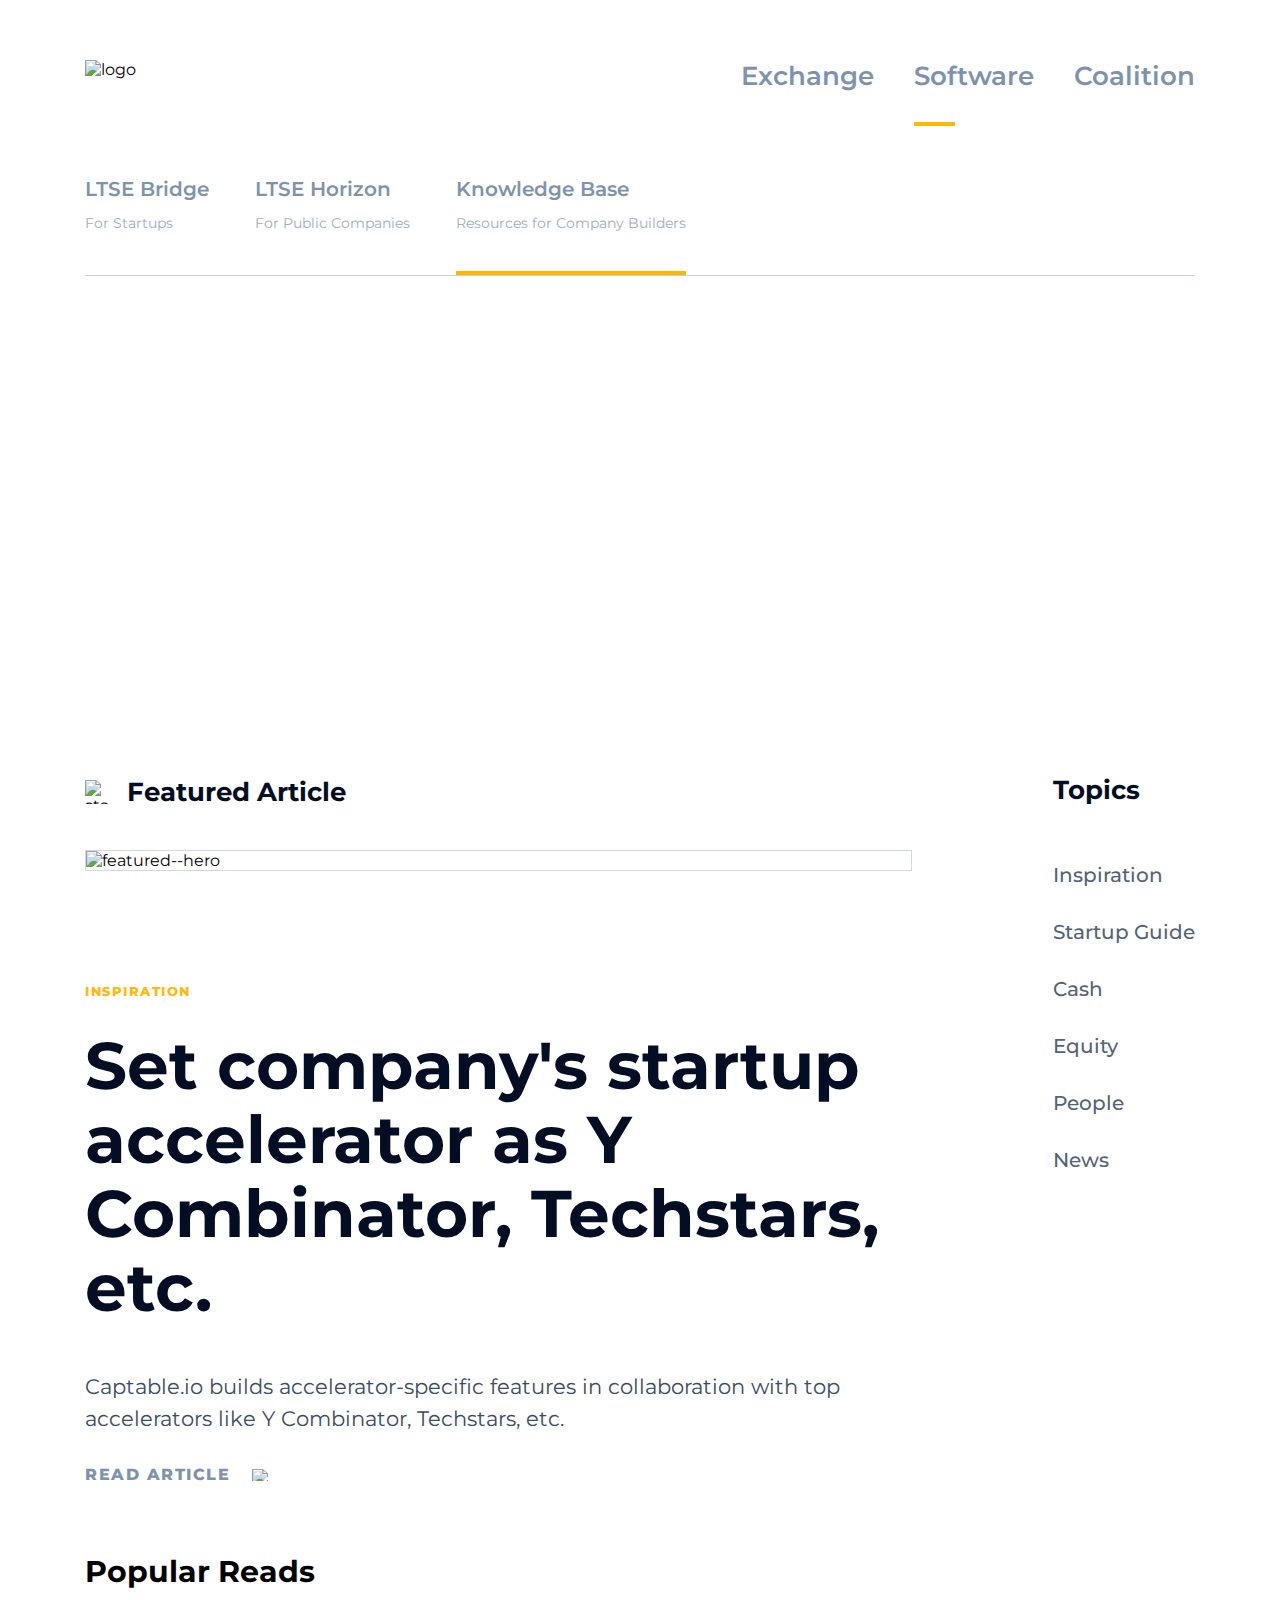
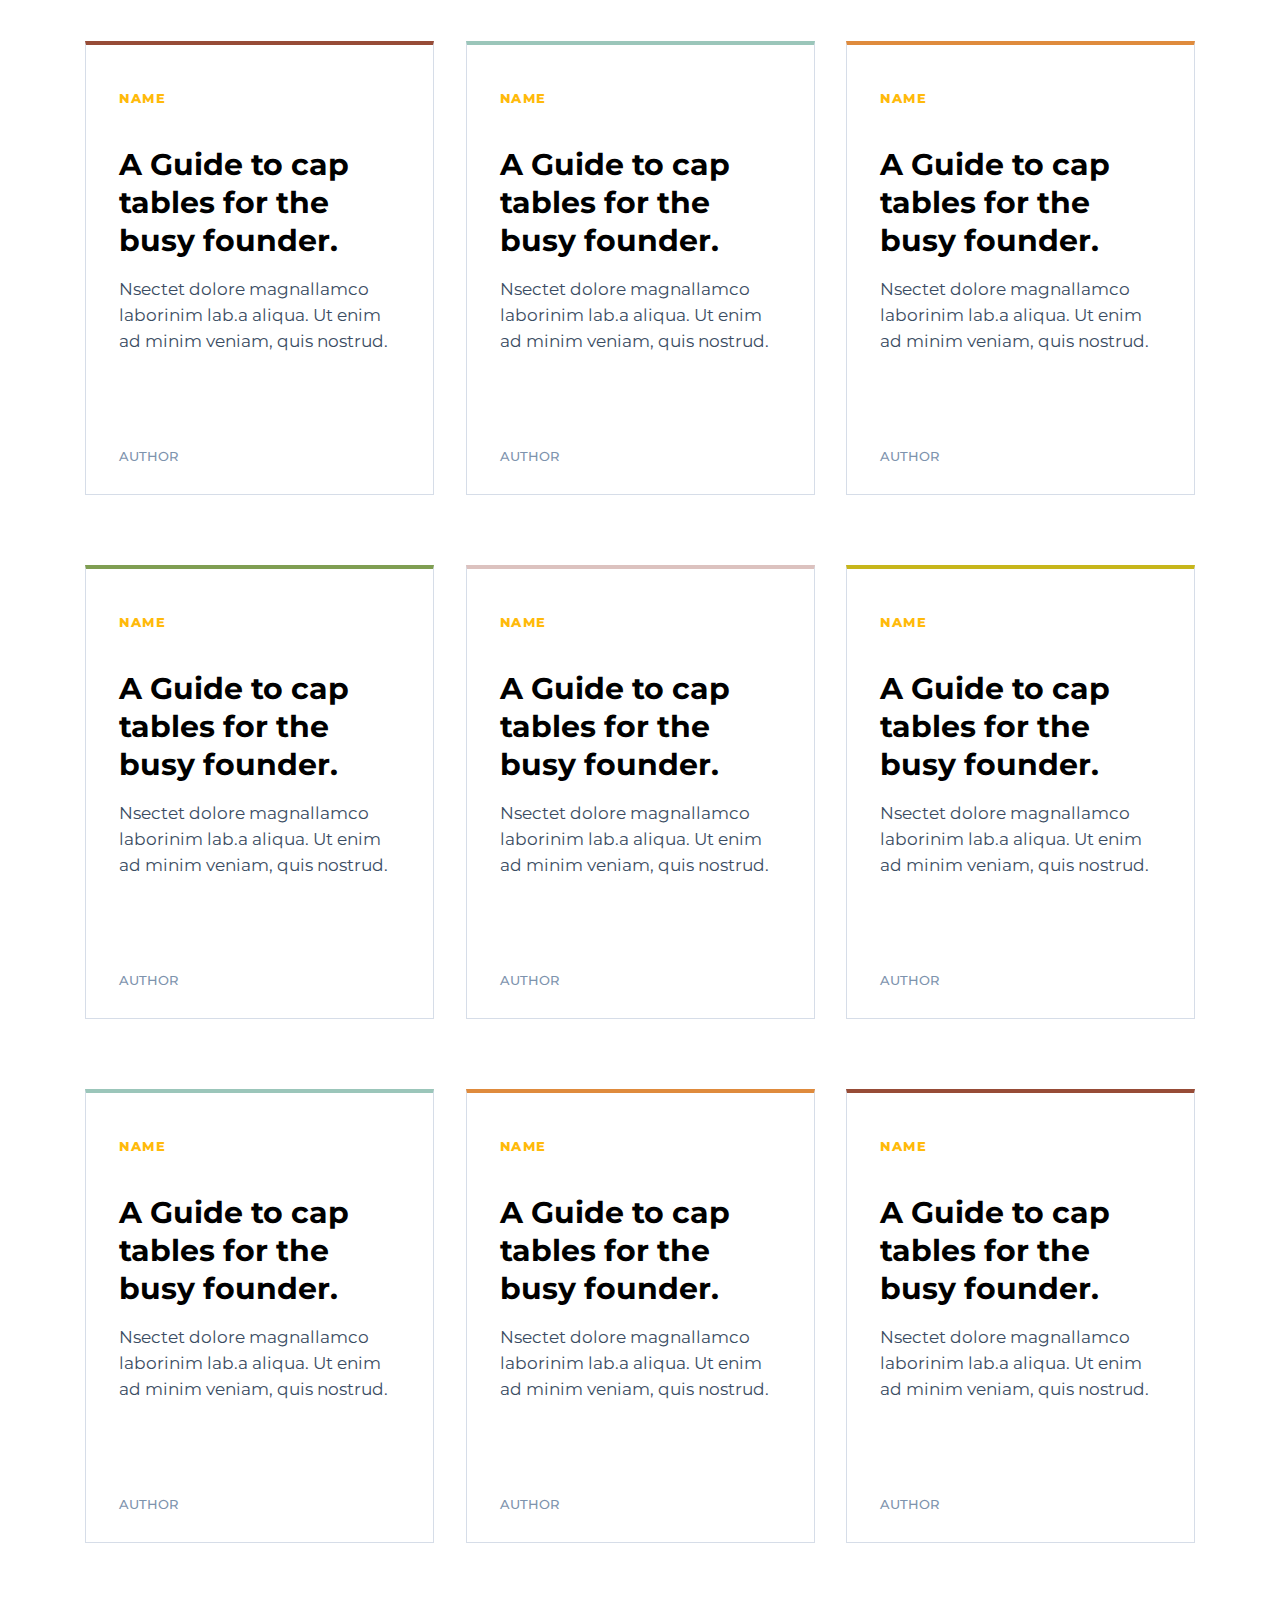
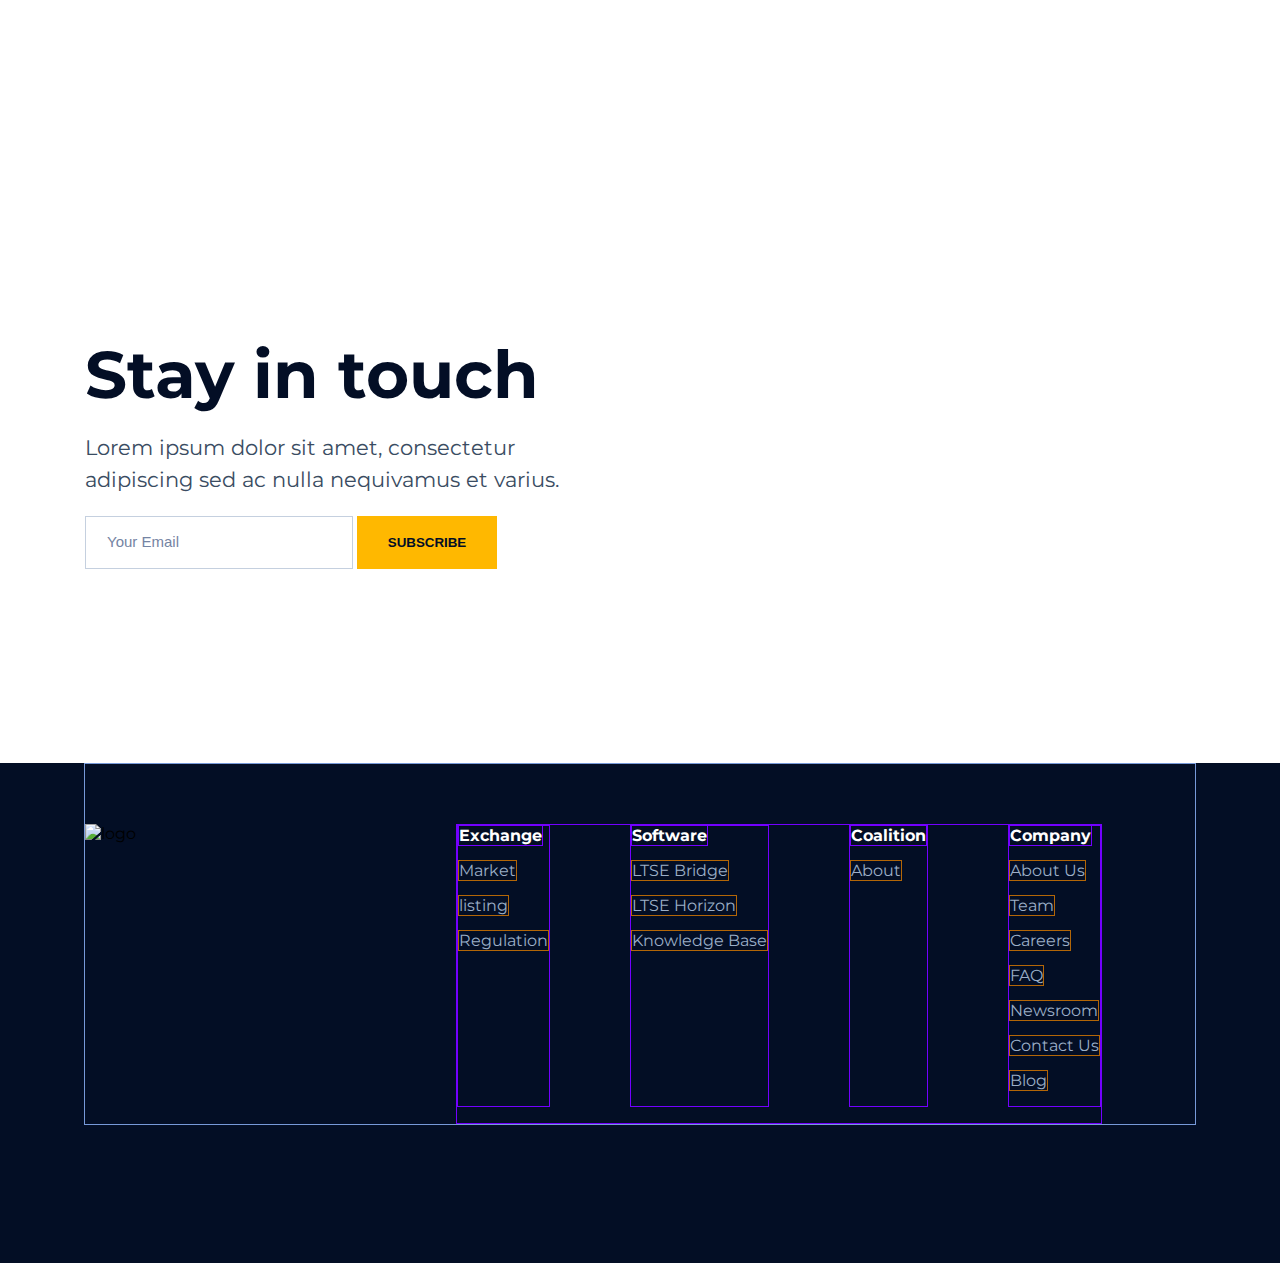
==== commit 2619ee7f: "fixed html structure to be more inlne with a11y standards" ====
--- a/index.html
+++ b/index.html
@@ -15,8 +15,8 @@
 </head>
 
 <body>
-    <div class="section--1">
-        <header class="flex header">
+    <header class="flex header">
+        <div class="header--background">
             <div class="navbar">
                 <div class="logo" alt="LTSE logo">
                     <img src="./images/LTSE_logo.png" alt="logo">
@@ -36,7 +36,6 @@
                     </ul>
                 </nav>
             </div>
-
             <nav>
                 <!-- desktop -->
                 <ul class="secondary--nav" id="secondary--items"> 
@@ -74,123 +73,126 @@
             <div class="headline">
                 <h1>Knowledge for 21st Century Company Builders</h1>
             </div>
-        </header>
-    </div>
-    <div class="flex section--2">
-        <div class="featured--article">
-            <div class="article--details">
-                <img src="./images/star.png" class="star" alt="star icon">
-                <div class="featured--title">Featured Article</div>
-            </div>
-            <img src="./images/featured_hero.jpeg" class="article--hero" alt="featured--hero">
-            <div class="overline category">INSPIRATION</div>
-            <h2 class="feature--headline">Set company's startup accelerator as Y Combinator, Techstars, etc.</h2>
-            <p class="feature--description">Captable.io builds accelerator-specific features in collaboration with top
-                accelerators like Y Combinator, Techstars, etc.</p>
-            <div class="flex article--link">
-                <div class="link">read article</div>
-                <img src="./images/arrow.png" class="arrow" alt="arrow icon">
-            </div>
-        </div>
-        <!-- topics menu -->
-        <div class="topics">
-            <div class="topics--header">
-                <div class="topics--title">Topics</div>
-                <img src="./images/topics_arrow.png" class="topics_arrow" id="topics-menu-open" alt="open arrow icon">
-                <img src="./images/topics_arrow_close.png" class="topics_arrow_close hide" id="topics-menu-close" alt="close arrow icon">
-            </div>
-            <ul id="topics-menu-list" class="hide">
-                <li><a href="#">Inspiration</a></li>
-                <li><a href="#">Startup Guide</a></li>
-                <li><a href="#">Cash</a></li>
-                <li><a href="#">Equity</a></li>
-                <li><a href="#">People</a></li>
-                <li><a href="#">News</a></li>
-            </ul>
-        </div>
-    </div>
-    <div class="section--3">
-        <h4 class="card--title">Popular Reads</h4>
-        <div class="flex cards">
-            <div class="card brown" id="">
-                <div class="overline">Name</div>
-                <h4>A Guide to cap tables for the busy founder.</h4>
-                <p class="card--paragraph">Nsectet dolore magnallamco laborinim lab.a aliqua. Ut enim ad minim veniam,
-                    quis nostrud.</p>
-                <div class="author">Author</div>
-            </div>
-            <div class="card blue" id="">
-                <div class="overline">Name</div>
-                <h4>A Guide to cap tables for the busy founder.</h4>
-                <p class="card--paragraph">Nsectet dolore magnallamco laborinim lab.a aliqua. Ut enim ad minim veniam,
-                    quis nostrud.</p>
-                <div class="author">Author</div>
-            </div>
-            <div class="card orange" id="">
-                <div class="overline">Name</div>
-                <h4>A Guide to cap tables for the busy founder.</h4>
-                <p class="card--paragraph">Nsectet dolore magnallamco laborinim lab.a aliqua. Ut enim ad minim veniam,
-                    quis nostrud.</p>
-                <div class="author">Author</div>
-            </div>
-            <div class="card green" id="">
-                <div class="overline">Name</div>
-                <h4>A Guide to cap tables for the busy founder.</h4>
-                <p class="card--paragraph">Nsectet dolore magnallamco laborinim lab.a aliqua. Ut enim ad minim veniam,
-                    quis nostrud.</p>
-                <div class="author">Author</div>
-            </div>
-            <div class="card pink" id="">
-                <div class="overline">Name</div>
-                <h4>A Guide to cap tables for the busy founder.</h4>
-                <p class="card--paragraph">Nsectet dolore magnallamco laborinim lab.a aliqua. Ut enim ad minim veniam,
-                    quis nostrud.</p>
-                <div class="author">Author</div>
-            </div>
-            <div class="card yellow" id="">
-                <div class="overline">Name</div>
-                <h4>A Guide to cap tables for the busy founder.</h4>
-                <p class="card--paragraph">Nsectet dolore magnallamco laborinim lab.a aliqua. Ut enim ad minim veniam,
-                    quis nostrud.</p>
-                <div class="author">Author</div>
-            </div>
-            <div class="card blue" id="">
-                <div class="overline">Name</div>
-                <h4>A Guide to cap tables for the busy founder.</h4>
-                <p class="card--paragraph">Nsectet dolore magnallamco laborinim lab.a aliqua. Ut enim ad minim veniam,
-                    quis nostrud.</p>
-                <div class="author">Author</div>
-            </div>
-            <div class="card orange" id="">
-                <div class="overline">Name</div>
-                <h4>A Guide to cap tables for the busy founder.</h4>
-                <p class="card--paragraph">Nsectet dolore magnallamco laborinim lab.a aliqua. Ut enim ad minim veniam,
-                    quis nostrud.</p>
-                <div class="author">Author</div>
-            </div>
-            <div class="card brown" id="">
-                <div class="overline">Name</div>
-                <h4>A Guide to cap tables for the busy founder.</h4>
-                <p class="card--paragraph">Nsectet dolore magnallamco laborinim lab.a aliqua. Ut enim ad minim veniam,
-                    quis nostrud.</p>
-                <div class="author">Author</div>
-            </div>
-
-        </div>
-    </div>
-    <div class="section--4">
-        <div class="subscribe">
-            <div class="input--section">
-                <h2>Stay in touch</h2>
-                <p id="CTA--copy">Lorem ipsum dolor sit amet, consectetur adipiscing sed ac nulla nequivamus et varius.
-                </p>
-                <input type="email" id="subscriber--email" placeholder="Your Email">
-                <button class="subscribe--button">SUBSCRIBE</button>
-            </div>
-        </div>
-    </div>
-    <div class=footer>
-        <footer class="footer--container">
+        </div>    
+    </header>
+    <main>
+        <div class="flex section--2">
+            <div class="featured--article">
+                <div class="article--details">
+                    <img src="./images/star.png" class="star" alt="star icon">
+                    <div class="featured--title">Featured Article</div>
+                </div>
+                <img src="./images/featured_hero.jpeg" class="article--hero" alt="featured--hero">
+                <div class="overline category">INSPIRATION</div>
+                <h2 class="feature--headline">Set company's startup accelerator as Y Combinator, Techstars, etc.</h2>
+                <p class="feature--description">Captable.io builds accelerator-specific features in collaboration with top
+                    accelerators like Y Combinator, Techstars, etc.</p>
+                <div class="flex article--link">
+                    <div class="link">read article</div>
+                    <img src="./images/arrow.png" class="arrow" alt="arrow icon">
+                </div>
+            </div>
+            <!-- topics menu -->
+            <div class="topics">
+                <div class="topics--header">
+                    <div class="topics--title">Topics</div>
+                    <img src="./images/topics_arrow.png" class="topics_arrow" id="topics-menu-open" alt="open arrow icon">
+                    <img src="./images/topics_arrow_close.png" class="topics_arrow_close hide" id="topics-menu-close" alt="close arrow icon">
+                </div>
+                <ul id="topics-menu-list" class="topics-list hide">
+                    <li><a href="#">Inspiration</a></li>
+                    <li><a href="#">Startup Guide</a></li>
+                    <li><a href="#">Cash</a></li>
+                    <li><a href="#">Equity</a></li>
+                    <li><a href="#">People</a></li>
+                    <li><a href="#">News</a></li>
+                </ul>
+            </div>
+        </div>
+        <div class="section--3">
+            <h4 class="card--title">Popular Reads</h4>
+            <div class="flex cards">
+                <div class="card brown" id="">
+                    <div class="overline">Name</div>
+                    <h4>A Guide to cap tables for the busy founder.</h4>
+                    <p class="card--paragraph">Nsectet dolore magnallamco laborinim lab.a aliqua. Ut enim ad minim veniam,
+                        quis nostrud.</p>
+                    <div class="author">Author</div>
+                </div>
+                <div class="card blue" id="">
+                    <div class="overline">Name</div>
+                    <h4>A Guide to cap tables for the busy founder.</h4>
+                    <p class="card--paragraph">Nsectet dolore magnallamco laborinim lab.a aliqua. Ut enim ad minim veniam,
+                        quis nostrud.</p>
+                    <div class="author">Author</div>
+                </div>
+                <div class="card orange" id="">
+                    <div class="overline">Name</div>
+                    <h4>A Guide to cap tables for the busy founder.</h4>
+                    <p class="card--paragraph">Nsectet dolore magnallamco laborinim lab.a aliqua. Ut enim ad minim veniam,
+                        quis nostrud.</p>
+                    <div class="author">Author</div>
+                </div>
+                <div class="card green" id="">
+                    <div class="overline">Name</div>
+                    <h4>A Guide to cap tables for the busy founder.</h4>
+                    <p class="card--paragraph">Nsectet dolore magnallamco laborinim lab.a aliqua. Ut enim ad minim veniam,
+                        quis nostrud.</p>
+                    <div class="author">Author</div>
+                </div>
+                <div class="card pink" id="">
+                    <div class="overline">Name</div>
+                    <h4>A Guide to cap tables for the busy founder.</h4>
+                    <p class="card--paragraph">Nsectet dolore magnallamco laborinim lab.a aliqua. Ut enim ad minim veniam,
+                        quis nostrud.</p>
+                    <div class="author">Author</div>
+                </div>
+                <div class="card yellow" id="">
+                    <div class="overline">Name</div>
+                    <h4>A Guide to cap tables for the busy founder.</h4>
+                    <p class="card--paragraph">Nsectet dolore magnallamco laborinim lab.a aliqua. Ut enim ad minim veniam,
+                        quis nostrud.</p>
+                    <div class="author">Author</div>
+                </div>
+                <div class="card blue" id="">
+                    <div class="overline">Name</div>
+                    <h4>A Guide to cap tables for the busy founder.</h4>
+                    <p class="card--paragraph">Nsectet dolore magnallamco laborinim lab.a aliqua. Ut enim ad minim veniam,
+                        quis nostrud.</p>
+                    <div class="author">Author</div>
+                </div>
+                <div class="card orange" id="">
+                    <div class="overline">Name</div>
+                    <h4>A Guide to cap tables for the busy founder.</h4>
+                    <p class="card--paragraph">Nsectet dolore magnallamco laborinim lab.a aliqua. Ut enim ad minim veniam,
+                        quis nostrud.</p>
+                    <div class="author">Author</div>
+                </div>
+                <div class="card brown" id="">
+                    <div class="overline">Name</div>
+                    <h4>A Guide to cap tables for the busy founder.</h4>
+                    <p class="card--paragraph">Nsectet dolore magnallamco laborinim lab.a aliqua. Ut enim ad minim veniam,
+                        quis nostrud.</p>
+                    <div class="author">Author</div>
+                </div>
+
+            </div>
+        </div>
+        <div class="section--4">
+            <div class="subscribe">
+                <div class="input--section">
+                    <h2>Stay in touch</h2>
+                    <p id="CTA--copy">Lorem ipsum dolor sit amet, consectetur adipiscing sed ac nulla nequivamus et varius.
+                    </p>
+                    <input type="email" id="subscriber--email" placeholder="Your Email">
+                    <button class="subscribe--button">SUBSCRIBE</button>
+                </div>
+            </div>
+        </div>
+    </main>    
+
+    <footer>
+        <div class="footer--container">
             <div class="footer--logo">
                 <img src="./images/LTSE_logo.png" alt="logo">
             </div>
@@ -222,8 +224,8 @@
                     <li><a href="#" class="footer--item">Blog</a></li>
                 </ul>
             </div>
-        </footer>
-    </div>
+        </div>
+    </footer>    
     <script src="./script.js"></script>
 </body>
 
--- a/style.css
+++ b/style.css
@@ -4,22 +4,22 @@
     margin: 0;
 }
 
-.section--1 {
+.footer {
+    background-color: #030E25;
+    min-height: 500px;
+}
+
+header {
     background-image: url(./images/geometrical-bg.png);
     background-size: cover;
     background-repeat: no-repeat;
 }
-
-.footer {
-    background-color: #030E25;
-    min-height: 500px;
-}
-
-header {
+.header--background {
     justify-content: center;
     flex-direction: column;
     max-width: 1110px;
     margin: auto;
+    
 }
 
 .navbar {
@@ -28,7 +28,6 @@
     justify-content: space-between;
     margin-top: 60px;
 }
-
 
 .primary--nav .primary--item--1, .primary--item--3, .primary--item--2--active  {
     font-size: 10px;
@@ -83,19 +82,16 @@
     height: 1px;
 }
 
-.footer {
+footer {
     background-color: #030E25;
     min-height: 500px;
-    margin-top: 60px;
 }
 
 .footer--container {
     display: flex;
-    background-color: #030E25;
     max-width: 1110px;
     margin: auto;
     padding-top: 60px;
-    margin-bottom: 112px;
     border: 1px solid #7799d8;
 }
 
@@ -192,7 +188,6 @@
     font-size: 21px;
     font-weight: 400;
     max-width: 540px;
-    height: 96px;
     line-height: 32px;
     margin-bottom: 20px;
 }
@@ -207,6 +202,7 @@
 
 .subscribe {
     max-width: 1110px;
+    min-height: 600px;
     display: block;
     margin: 0 auto;
 }
@@ -247,6 +243,7 @@
 .input--section {
     margin-bottom: 200px;
     margin-top: 150PX;
+    padding-top: 120px;
 }
 
 
@@ -462,7 +459,7 @@
         font-size: 64px;
     }
 
-    .header, .section--2, .section--3, .subscribe, .footer {
+    .header--background, .section--2, .section--3, .footer--container, .subscribe {
         margin-left: 24px;
         margin-right: 24px;
     }
@@ -473,9 +470,12 @@
 
     .section--2 {
         flex-direction: column-reverse;
-    }
-
-    .topics ul {
+        margin-top: 52px;
+    }
+
+    .topics-list {
+        display: flex;
+        flex-direction: row;
         gap: 5px;
         justify-content: space-evenly;
     }
@@ -504,11 +504,15 @@
 
     .section--4 {
         background-position: bottom;
-       }
+    }
 
 }
 
 @media (max-width: 480px) {
+
+    footer {
+        margin-top: 0px;
+    }
 
     .footer {
         flex-wrap: wrap;
@@ -540,7 +544,7 @@
     .section--2 {
         margin-top: 52px;
     }
-    .section--2, .section--3, .subscribe, .footer, .header {
+    .section--2, .section--3, .subscribe, .footer--container, .header--background {
         margin-left: 24px;
         margin-right: 20px;
     }
@@ -577,11 +581,6 @@
     .thin--line {
         margin-top: 20px;
         margin-bottom: 20px;
-    }
-
-    header {
-        margin-top: 0px;
-        margin-left: 24px;
     }
 
     .logo {
@@ -635,6 +634,9 @@
     .menu {
         height: 15px;
     }
+    .mobile--nav {
+    display: flex;
+    }
 
     .mobile--nav li {
         border-bottom: 2px solid white;
@@ -651,6 +653,24 @@
     .topics_arrow_close {
         display: flex;
     }
+
+   
+
+    .section--4 {
+        min-height: 400px;
+    }
+
+    .input--section {
+        padding-top: 48px;
+        padding-bottom: 48px;
+        margin-bottom: 0px;
+        margin-top: 0px;
+    }
+
+    .article--hero {
+        margin-bottom: 0PX;
+    }
+
     .hide {
         display: none;
     }
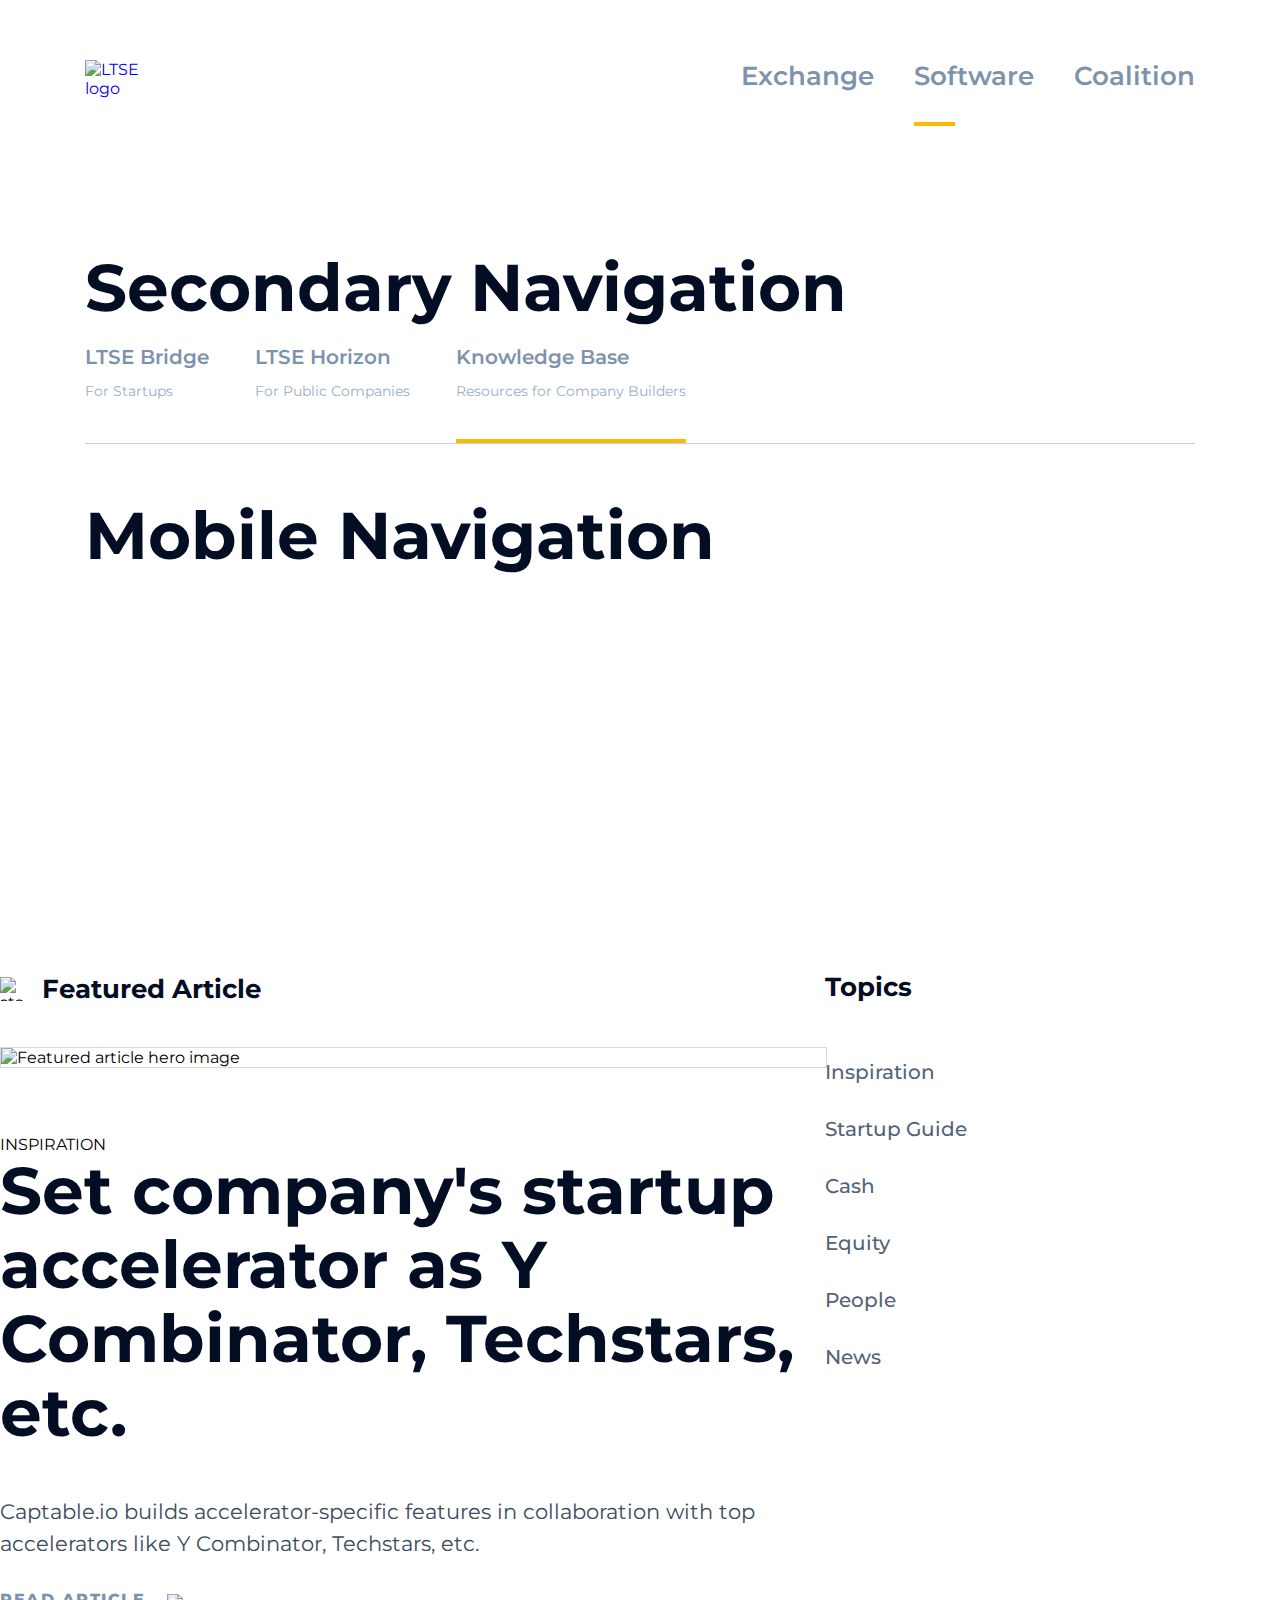
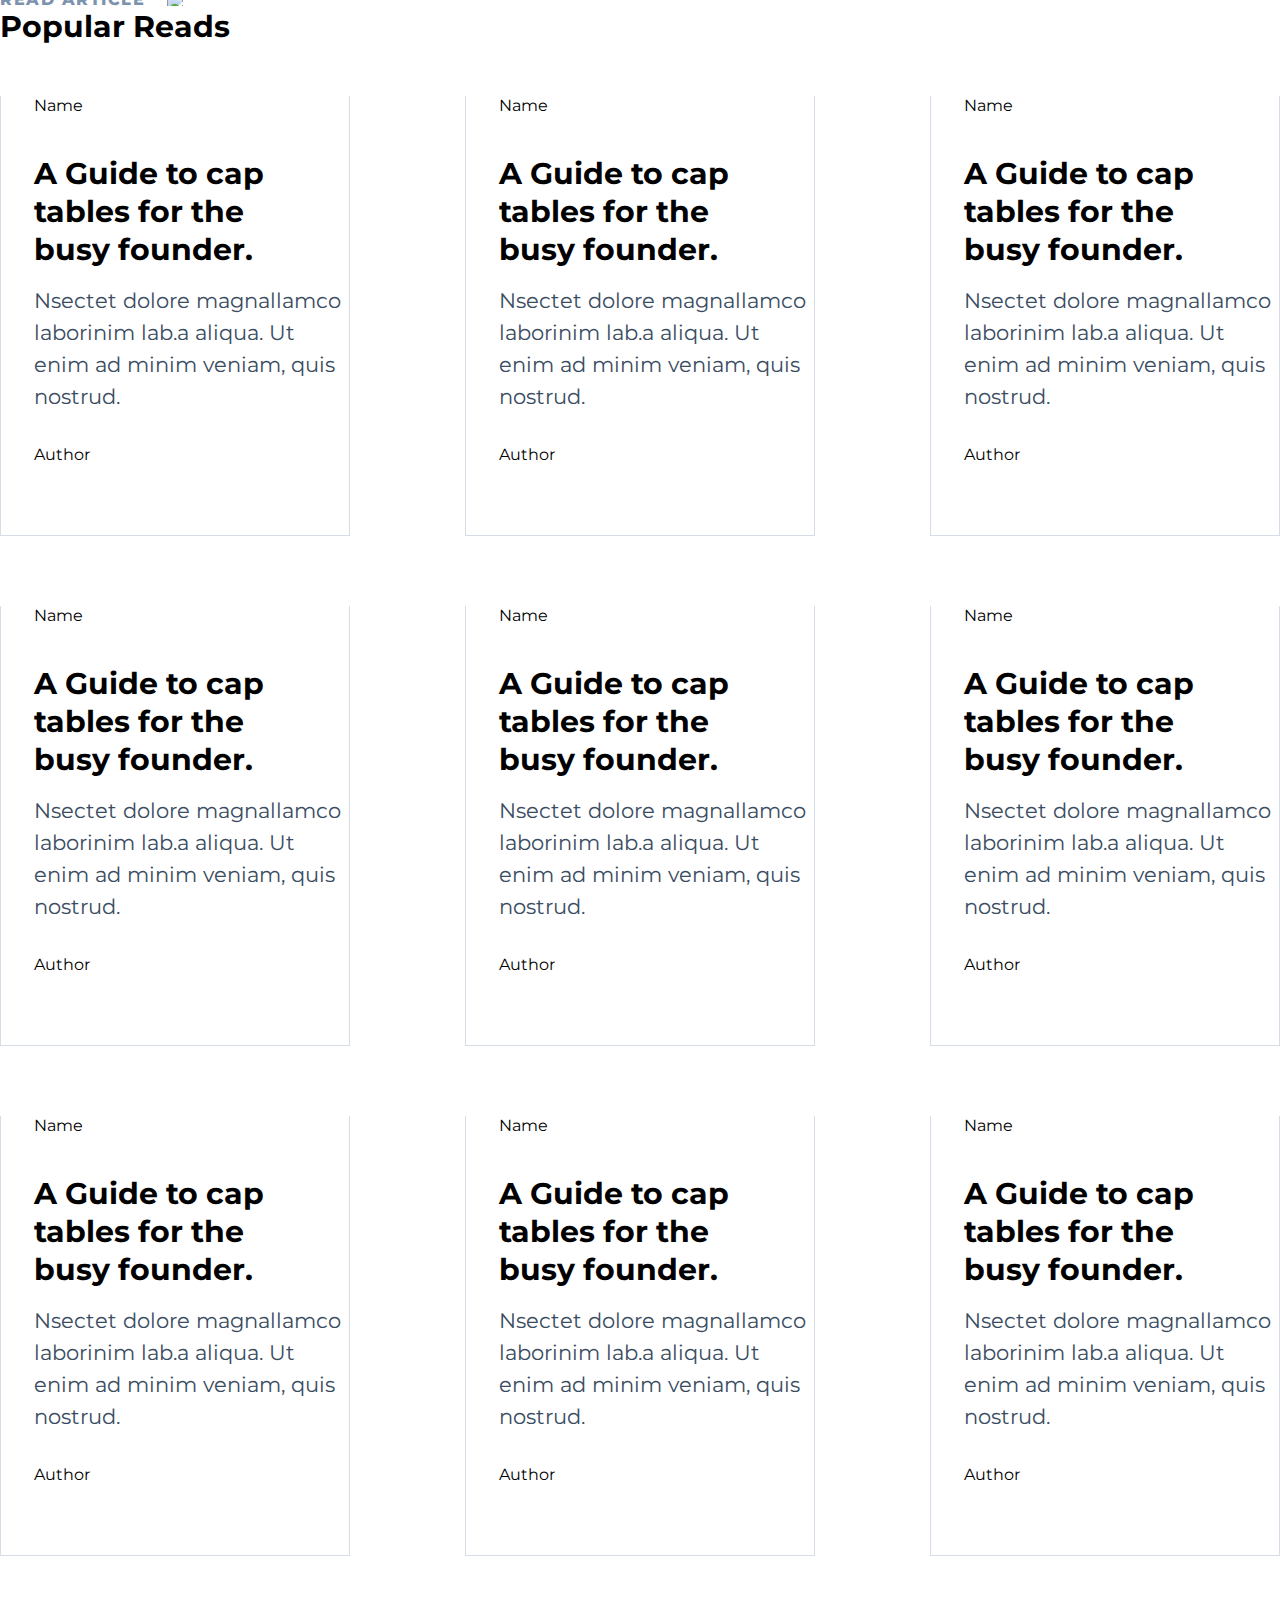
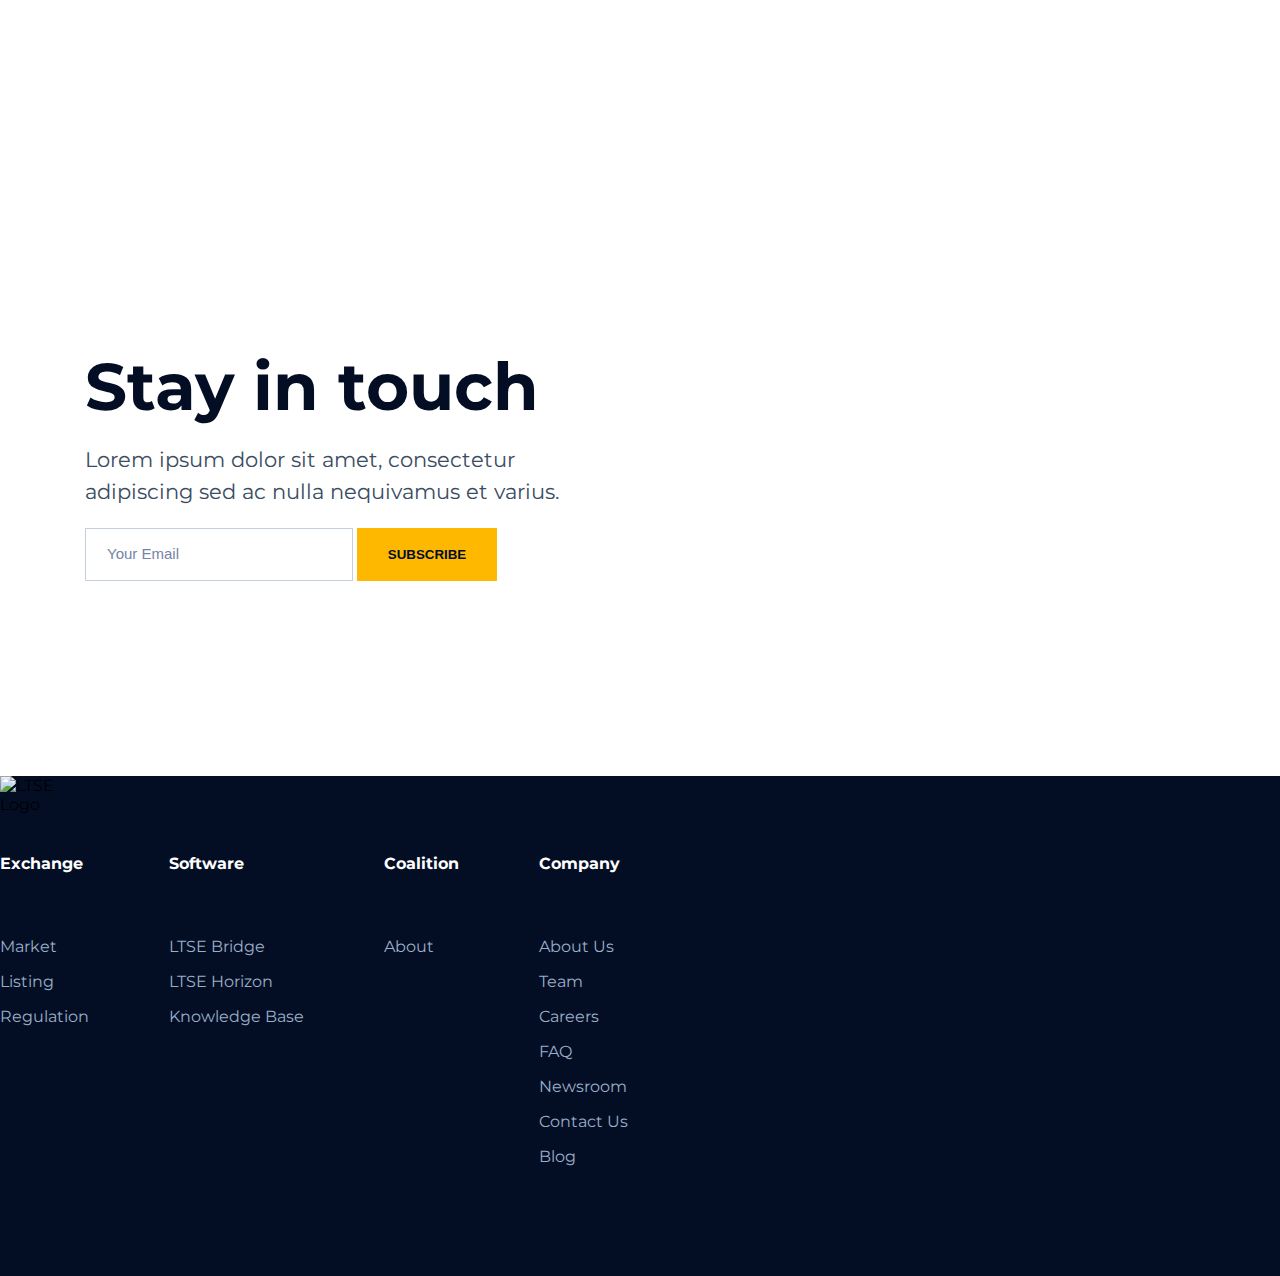
==== commit aa2b5d5e: "updated html to give secondary navs divs instead" ====
--- a/index.html
+++ b/index.html
@@ -17,28 +17,29 @@
 <body>
     <header class="flex header">
         <div class="header--background">
-            <div class="navbar">
-                <div class="logo" alt="LTSE logo">
-                    <img src="./images/LTSE_logo.png" alt="logo">
-                </div>
-                <nav>
-                    <ul class="primary--nav" id="primary--items">
-                        <li class="primary--item--1">
-                            <a href="#" class="link--name">Exchange</a>
-                        </li>
-                        <li class="primary--item--2--active">
-                            <a href="#" class="link--name">Software</a>
-                            <div class="underline"></div>
-                        </li>
-                        <li class="primary--item--3">
-                            <a href="#" class="link--name">Coalition</a>
-                        </li>
-                    </ul>
-                </nav>
-            </div>
-            <nav>
+            <nav class="navbar" aria-label="main navigation">
+                <div class="logo" aria-label="LTSE logo">
+                    <a href="./index.html">
+                        <img src="./images/LTSE_logo.png" alt="LTSE logo">
+                    </a>    
+                </div>
+                <ul class="primary--nav" id="primary--items" aria-label="Primary Navigation">
+                    <li class="primary--item--1">
+                        <a href="#" class="link--name">Exchange</a>
+                    </li>
+                    <li class="primary--item--2--active">
+                        <a href="#" class="link--name">Software</a>
+                        <div class="underline"></div>
+                    </li>
+                    <li class="primary--item--3">
+                        <a href="#" class="link--name">Coalition</a>
+                    </li>
+                </ul>
+            </nav>
+            <div>
                 <!-- desktop -->
-                <ul class="secondary--nav" id="secondary--items"> 
+                <h2 class="hidden">Secondary Navigation</h2>
+                <ul class="secondary--nav" id="secondary--items" aria-label="Secondary Navigation"> 
                     <li class="secondary--item--1">
                         <a href="#" class="secondary--link--name">LTSE Bridge</a>
                         <p>For Startups</p>
@@ -53,42 +54,46 @@
                         <div class="underline"></div>
                     </li>
                 </ul>
-
+            </div>    
+
+            <div>   
                 <!-- mobile -->
+                <h2 class="hidden">Mobile Navigation</h2>
                 <div class="flex nav--head">
-                    <img src="./images/LTSE_logo.png" class="logo" alt="logo">
-                    <img src="./images/exit_menu.png" id="mobile-exit-menu-icon" class="exit--menu hide" alt="Exit Menu">
-                    <img src="./images/menu.png" id="mobile-menu-icon" class="menu" alt="Menu">
-                </div>
-                <ul id="mobile-menu-list" class="flex mobile--nav hide">
-                    <li><a href="#">Exchange</a></li>
-                    <li><a href="#">Software</a></li>
-                    <li><a href="#">Coalition</a></li>
-                    <li><a href="#">LTSE Bridge</a></li>
-                    <li><a href="#">LTSE Horizon</a></li>
-                    <li><a href="#">Knowledge Base</a></li>
-                </ul>
-            </nav>
-
+                    <img src="./images/LTSE_logo.png" class="logo" alt="LTSE logo">
+                    <button aria-expanded="false" aria-controls="mobile-menu-list">
+                        <img src="./images/exit_menu.png" id="mobile-exit-menu-icon" class="exit--menu hide" alt="Exit Menu">
+                        <img src="./images/menu.png" id="mobile-menu-icon" class="menu" alt="Menu">
+                    </button>    
+                </div>
+                <ul id="mobile-menu-list" class="flex mobile--nav hide" aria-hidden="true" role="menu">
+                    <li role="none"><a href="#" role="menuitem">Exchange</a></li>
+                    <li role="none"><a href="#" role="menuitem">Software</a></li>
+                    <li role="none"><a href="#" role="menuitem">Coalition</a></li>
+                    <li role="none"><a href="#" role="menuitem">LTSE Bridge</a></li>
+                    <li role="none"><a href="#" role="menuitem">LTSE Horizon</a></li>
+                    <li role="none"><a href="#" role="menuitem">Knowledge Base</a></li>
+                </ul>
+            </div>
             <div class="headline">
-                <h1>Knowledge for 21st Century Company Builders</h1>
+                <h1 title="Knowledge for 21st Century Company Builders">Knowledge for 21st Century Company Builders</h1>
             </div>
         </div>    
     </header>
     <main>
-        <div class="flex section--2">
+        <div class="flex article-container">
             <div class="featured--article">
                 <div class="article--details">
                     <img src="./images/star.png" class="star" alt="star icon">
                     <div class="featured--title">Featured Article</div>
                 </div>
-                <img src="./images/featured_hero.jpeg" class="article--hero" alt="featured--hero">
-                <div class="overline category">INSPIRATION</div>
+                <img src="./images/featured_hero.jpeg" class="article--hero" alt="Featured article hero image">
+                <div class="card-header category">INSPIRATION</div>
                 <h2 class="feature--headline">Set company's startup accelerator as Y Combinator, Techstars, etc.</h2>
                 <p class="feature--description">Captable.io builds accelerator-specific features in collaboration with top
                     accelerators like Y Combinator, Techstars, etc.</p>
                 <div class="flex article--link">
-                    <div class="link">read article</div>
+                    <a href="#" class="link" aria-label="Read article">read article</a>
                     <img src="./images/arrow.png" class="arrow" alt="arrow icon">
                 </div>
             </div>
@@ -96,89 +101,91 @@
             <div class="topics">
                 <div class="topics--header">
                     <div class="topics--title">Topics</div>
-                    <img src="./images/topics_arrow.png" class="topics_arrow" id="topics-menu-open" alt="open arrow icon">
-                    <img src="./images/topics_arrow_close.png" class="topics_arrow_close hide" id="topics-menu-close" alt="close arrow icon">
-                </div>
-                <ul id="topics-menu-list" class="topics-list hide">
-                    <li><a href="#">Inspiration</a></li>
-                    <li><a href="#">Startup Guide</a></li>
-                    <li><a href="#">Cash</a></li>
-                    <li><a href="#">Equity</a></li>
-                    <li><a href="#">People</a></li>
-                    <li><a href="#">News</a></li>
-                </ul>
-            </div>
-        </div>
-        <div class="section--3">
+                    <button class="topics_arrow" aria-expanded="false" aria-controls="topics-menu-list">
+                        <img src="./images/topics_arrow.png" class="topics_arrow_open" id="topics-menu-open" alt="Open topics menu">
+                        <img src="./images/topics_arrow_close.png" class="topics_arrow_close hide" id="topics-menu-close" alt="Close topics menu">
+                    </button>
+                </div>
+                <ul id="topics-menu-list" class="topics-list hide" role="menu" aria-labelledby="topics-menu-toggle">
+                    <li><a href="#" role="menuitem">Inspiration</a></li>
+                    <li><a href="#" role="menuitem">Startup Guide</a></li>
+                    <li><a href="#" role="menuitem">Cash</a></li>
+                    <li><a href="#" role="menuitem">Equity</a></li>
+                    <li><a href="#" role="menuitem">People</a></li>
+                    <li><a href="#" role="menuitem">News</a></li>
+                  </ul>
+            </div>
+        </div>
+        <div class="card-container">
             <h4 class="card--title">Popular Reads</h4>
             <div class="flex cards">
-                <div class="card brown" id="">
-                    <div class="overline">Name</div>
-                    <h4>A Guide to cap tables for the busy founder.</h4>
-                    <p class="card--paragraph">Nsectet dolore magnallamco laborinim lab.a aliqua. Ut enim ad minim veniam,
-                        quis nostrud.</p>
-                    <div class="author">Author</div>
-                </div>
-                <div class="card blue" id="">
-                    <div class="overline">Name</div>
-                    <h4>A Guide to cap tables for the busy founder.</h4>
-                    <p class="card--paragraph">Nsectet dolore magnallamco laborinim lab.a aliqua. Ut enim ad minim veniam,
-                        quis nostrud.</p>
-                    <div class="author">Author</div>
-                </div>
-                <div class="card orange" id="">
-                    <div class="overline">Name</div>
-                    <h4>A Guide to cap tables for the busy founder.</h4>
-                    <p class="card--paragraph">Nsectet dolore magnallamco laborinim lab.a aliqua. Ut enim ad minim veniam,
-                        quis nostrud.</p>
-                    <div class="author">Author</div>
-                </div>
-                <div class="card green" id="">
-                    <div class="overline">Name</div>
-                    <h4>A Guide to cap tables for the busy founder.</h4>
-                    <p class="card--paragraph">Nsectet dolore magnallamco laborinim lab.a aliqua. Ut enim ad minim veniam,
-                        quis nostrud.</p>
-                    <div class="author">Author</div>
-                </div>
-                <div class="card pink" id="">
-                    <div class="overline">Name</div>
-                    <h4>A Guide to cap tables for the busy founder.</h4>
-                    <p class="card--paragraph">Nsectet dolore magnallamco laborinim lab.a aliqua. Ut enim ad minim veniam,
-                        quis nostrud.</p>
-                    <div class="author">Author</div>
-                </div>
-                <div class="card yellow" id="">
-                    <div class="overline">Name</div>
-                    <h4>A Guide to cap tables for the busy founder.</h4>
-                    <p class="card--paragraph">Nsectet dolore magnallamco laborinim lab.a aliqua. Ut enim ad minim veniam,
-                        quis nostrud.</p>
-                    <div class="author">Author</div>
-                </div>
-                <div class="card blue" id="">
-                    <div class="overline">Name</div>
-                    <h4>A Guide to cap tables for the busy founder.</h4>
-                    <p class="card--paragraph">Nsectet dolore magnallamco laborinim lab.a aliqua. Ut enim ad minim veniam,
-                        quis nostrud.</p>
-                    <div class="author">Author</div>
-                </div>
-                <div class="card orange" id="">
-                    <div class="overline">Name</div>
-                    <h4>A Guide to cap tables for the busy founder.</h4>
-                    <p class="card--paragraph">Nsectet dolore magnallamco laborinim lab.a aliqua. Ut enim ad minim veniam,
-                        quis nostrud.</p>
-                    <div class="author">Author</div>
-                </div>
-                <div class="card brown" id="">
-                    <div class="overline">Name</div>
-                    <h4>A Guide to cap tables for the busy founder.</h4>
-                    <p class="card--paragraph">Nsectet dolore magnallamco laborinim lab.a aliqua. Ut enim ad minim veniam,
-                        quis nostrud.</p>
-                    <div class="author">Author</div>
-                </div>
-
-            </div>
-        </div>
-        <div class="section--4">
+                <div class="card card-brown">
+                    <div class="card-header">Name</div>
+                    <h4 lass="card-title">A Guide to cap tables for the busy founder.</h4>
+                    <p class="card-paragraph">Nsectet dolore magnallamco laborinim lab.a aliqua. Ut enim ad minim veniam,
+                        quis nostrud.</p>
+                    <div class="card-author">Author</div>
+                </div>
+                <div class="card card-blue">
+                    <div class="card-header">Name</div>
+                    <h4 class="card-title">A Guide to cap tables for the busy founder.</h4>
+                    <p class="card-paragraph">Nsectet dolore magnallamco laborinim lab.a aliqua. Ut enim ad minim veniam,
+                        quis nostrud.</p>
+                    <div class="card-author">Author</div>
+                </div>
+                <div class="card card-orange">
+                    <div class="card-header">Name</div>
+                    <h4 class="card-title">A Guide to cap tables for the busy founder.</h4>
+                    <p class="card-paragraph">Nsectet dolore magnallamco laborinim lab.a aliqua. Ut enim ad minim veniam,
+                        quis nostrud.</p>
+                    <div class="card-author">Author</div>
+                </div>
+                <div class="card card-green">
+                    <div class="card-header">Name</div>
+                    <h4 class="card-title">A Guide to cap tables for the busy founder.</h4>
+                    <p class="card-paragraph">Nsectet dolore magnallamco laborinim lab.a aliqua. Ut enim ad minim veniam,
+                        quis nostrud.</p>
+                    <div class="card-author">Author</div>
+                </div>
+                <div class="card card-pink">
+                    <div class="card-header">Name</div>
+                    <h4 class="card-title">A Guide to cap tables for the busy founder.</h4>
+                    <p class="card-paragraph">Nsectet dolore magnallamco laborinim lab.a aliqua. Ut enim ad minim veniam,
+                        quis nostrud.</p>
+                    <div class="card-author">Author</div>
+                </div>
+                <div class="card card-yellow">
+                    <div class="card-header">Name</div>
+                    <h4 class="card-title">A Guide to cap tables for the busy founder.</h4>
+                    <p class="card-paragraph">Nsectet dolore magnallamco laborinim lab.a aliqua. Ut enim ad minim veniam,
+                        quis nostrud.</p>
+                    <div class="card-author">Author</div>
+                </div>
+                <div class="card card-blue">
+                    <div class="card-header">Name</div>
+                    <h4 class="card-title">A Guide to cap tables for the busy founder.</h4>
+                    <p class="card-paragraph">Nsectet dolore magnallamco laborinim lab.a aliqua. Ut enim ad minim veniam,
+                        quis nostrud.</p>
+                    <div class="card-author">Author</div>
+                </div>
+                <div class="card card-orange">
+                    <div class="card-header">Name</div>
+                    <h4 class="card-title">A Guide to cap tables for the busy founder.</h4>
+                    <p class="card-paragraph">Nsectet dolore magnallamco laborinim lab.a aliqua. Ut enim ad minim veniam,
+                        quis nostrud.</p>
+                    <div class="card-author">Author</div>
+                </div>
+                <div class="card card-brown">
+                    <div class="card-header">Name</div>
+                    <h4 class="card-title">A Guide to cap tables for the busy founder.</h4>
+                    <p class="card-paragraph">Nsectet dolore magnallamco laborinim lab.a aliqua. Ut enim ad minim veniam,
+                        quis nostrud.</p>
+                    <div class="card-author">Author</div>
+                </div>
+
+            </div>
+        </div>
+        <div class="subscribe-container">
             <div class="subscribe">
                 <div class="input--section">
                     <h2>Stay in touch</h2>
@@ -190,31 +197,37 @@
             </div>
         </div>
     </main>    
-
     <footer>
-        <div class="footer--container">
-            <div class="footer--logo">
-                <img src="./images/LTSE_logo.png" alt="logo">
-            </div>
-            <div class="footer--list">
-                <ul class="footer--items">
-                    <li><a href="#" class="footer--item--head">Exchange</a></li>
+        <div class="footer-container">
+          <div class="footer--logo">
+            <img src="./images/LTSE_logo.png" alt="LTSE Logo">
+          </div>
+          <div class="footer--list">
+            <div class="list">
+                <h2 class="footer--item--head">Exchange</h2>
+                <ul class="footer--items">
                     <li><a href="#" class="footer--item">Market</a></li>
-                    <li><a href="#" class="footer--item">listing</a></li>
+                    <li><a href="#" class="footer--item">Listing</a></li>
                     <li><a href="#" class="footer--item">Regulation</a></li>
                 </ul>
-                <ul class="footer--items">
-                    <li><a href="#" class="footer--item--head">Software</a></li>
+            </div>
+            <div class="list">
+                <h2 class="footer--item--head">Software</h2>
+                <ul class="footer--items">
                     <li><a href="#" class="footer--item">LTSE Bridge</a></li>
                     <li><a href="#" class="footer--item">LTSE Horizon</a></li>
                     <li><a href="#" class="footer--item">Knowledge Base</a></li>
                 </ul>
-                <ul class="footer--items">
-                    <li><a href="#" class="footer--item--head">Coalition</a></li>
+            </div>
+            <div class="list">
+                <h2 class="footer--item--head">Coalition</h2>
+                <ul class="footer--items">
                     <li><a href="#" class="footer--item">About</a></li>
                 </ul>
-                <ul class="footer--items">
-                    <li><a href="#" class="footer--item--head">Company</a></li>
+            </div>
+            <div class="list">
+                <h2 class="footer--item--head">Company</h2>
+                <ul class="footer--items">
                     <li><a href="#" class="footer--item">About Us</a></li>
                     <li><a href="#" class="footer--item">Team</a></li>
                     <li><a href="#" class="footer--item">Careers</a></li>
@@ -224,8 +237,9 @@
                     <li><a href="#" class="footer--item">Blog</a></li>
                 </ul>
             </div>
-        </div>
-    </footer>    
+          </div>
+        </div>
+      </footer>  
     <script src="./script.js"></script>
 </body>
 
--- a/style.css
+++ b/style.css
@@ -69,7 +69,6 @@
     flex-direction: row;
     flex-wrap: wrap;
     gap: 80px;
-    border: 1px solid rgb(115, 0, 255);
 }
 
 .footer--items li {
@@ -92,7 +91,6 @@
     max-width: 1110px;
     margin: auto;
     padding-top: 60px;
-    border: 1px solid #7799d8;
 }
 
 .underline {
@@ -429,19 +427,16 @@
     font-size: 16px;
     font-weight: 700;
     margin-bottom: 36px;
-    border: 1px solid rgb(115, 0, 255);
 }
 
 .footer--item {
     font-size: 16px;
     color: #9BAEC7;
-    border: 1px solid rgb(179, 102, 7);
     margin-bottom: 8px;
 }
 
 .footer--items {
     font-weight: 400;
-    border: 1px solid rgb(115, 0, 255);
     margin-top: 0;
 }
 
@@ -485,7 +480,7 @@
         min-height: 53px;
     }
 
-    .footer {
+    .footer--container {
         flex-wrap: wrap;
         gap: 52px;
     }
@@ -514,7 +509,7 @@
         margin-top: 0px;
     }
 
-    .footer {
+    .footer--container {
         flex-wrap: wrap;
         gap: 52px;
     }
@@ -544,6 +539,7 @@
     .section--2 {
         margin-top: 52px;
     }
+
     .section--2, .section--3, .subscribe, .footer--container, .header--background {
         margin-left: 24px;
         margin-right: 20px;
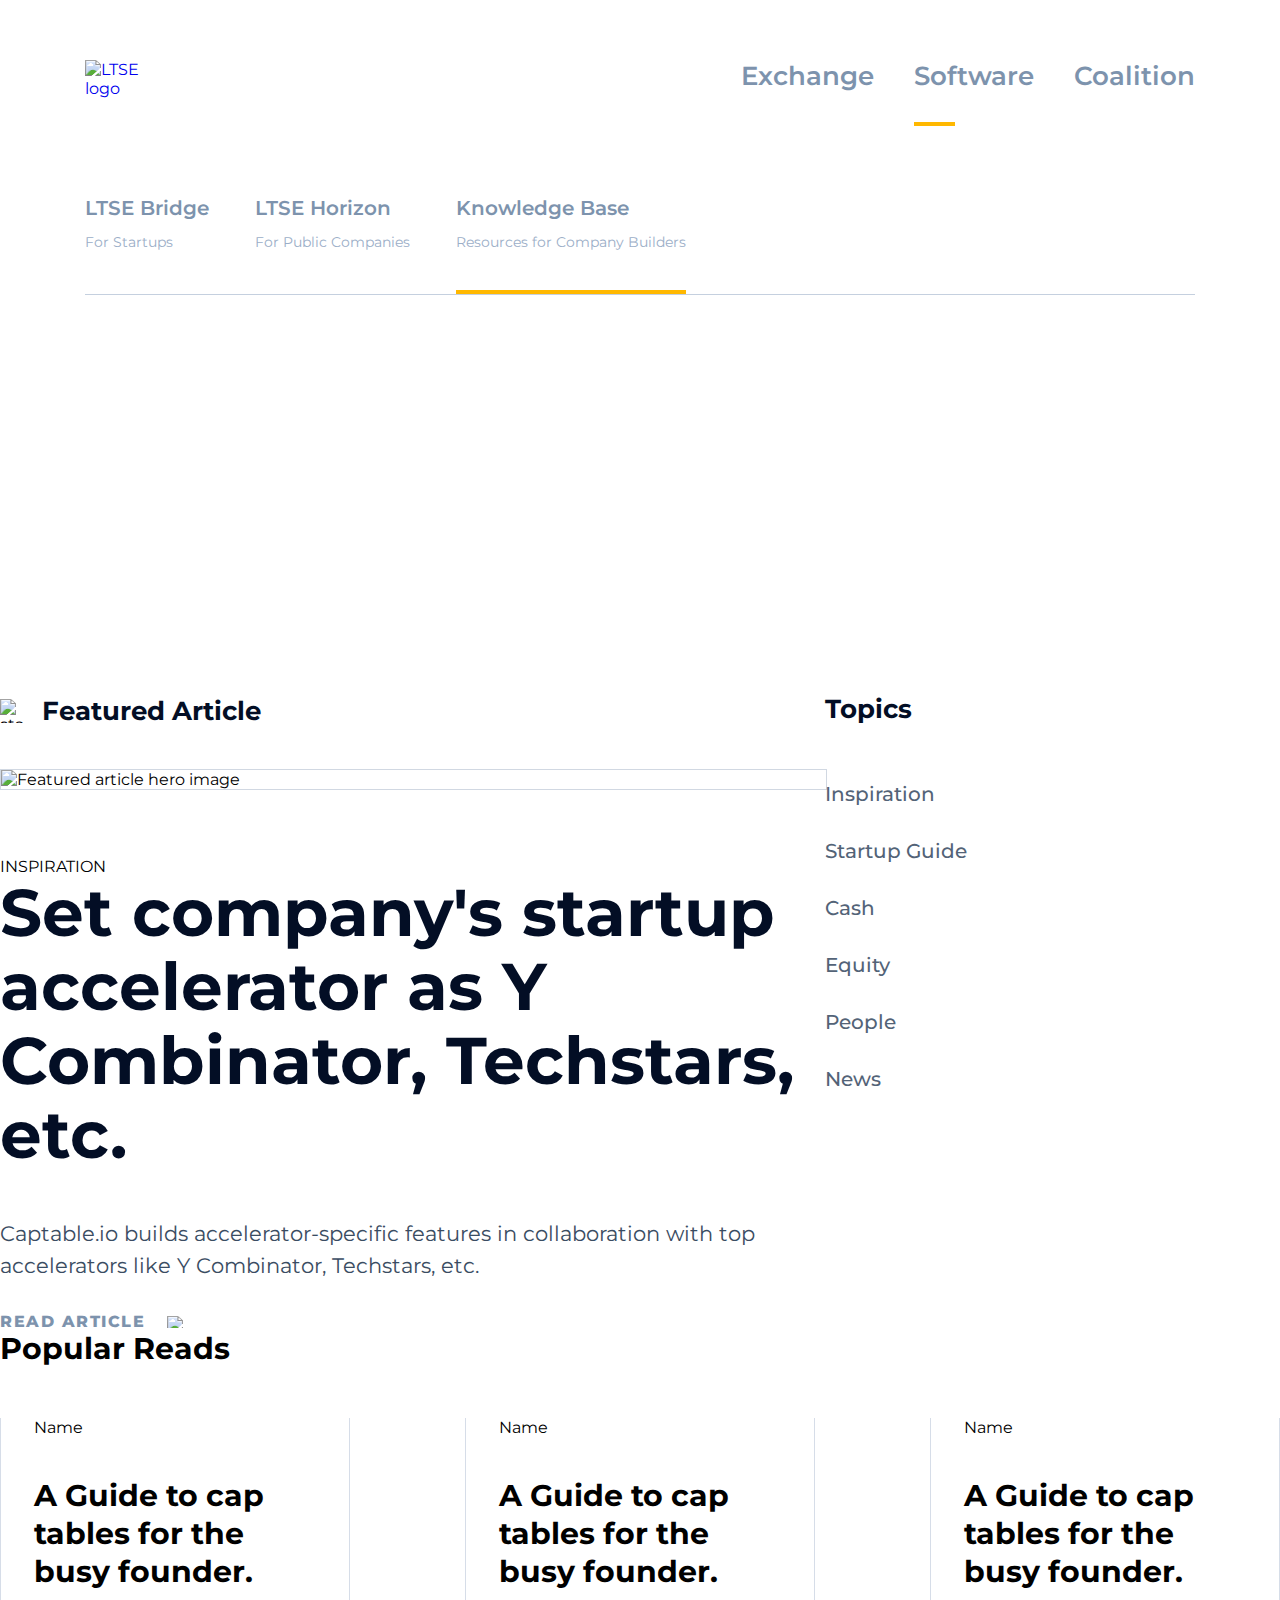
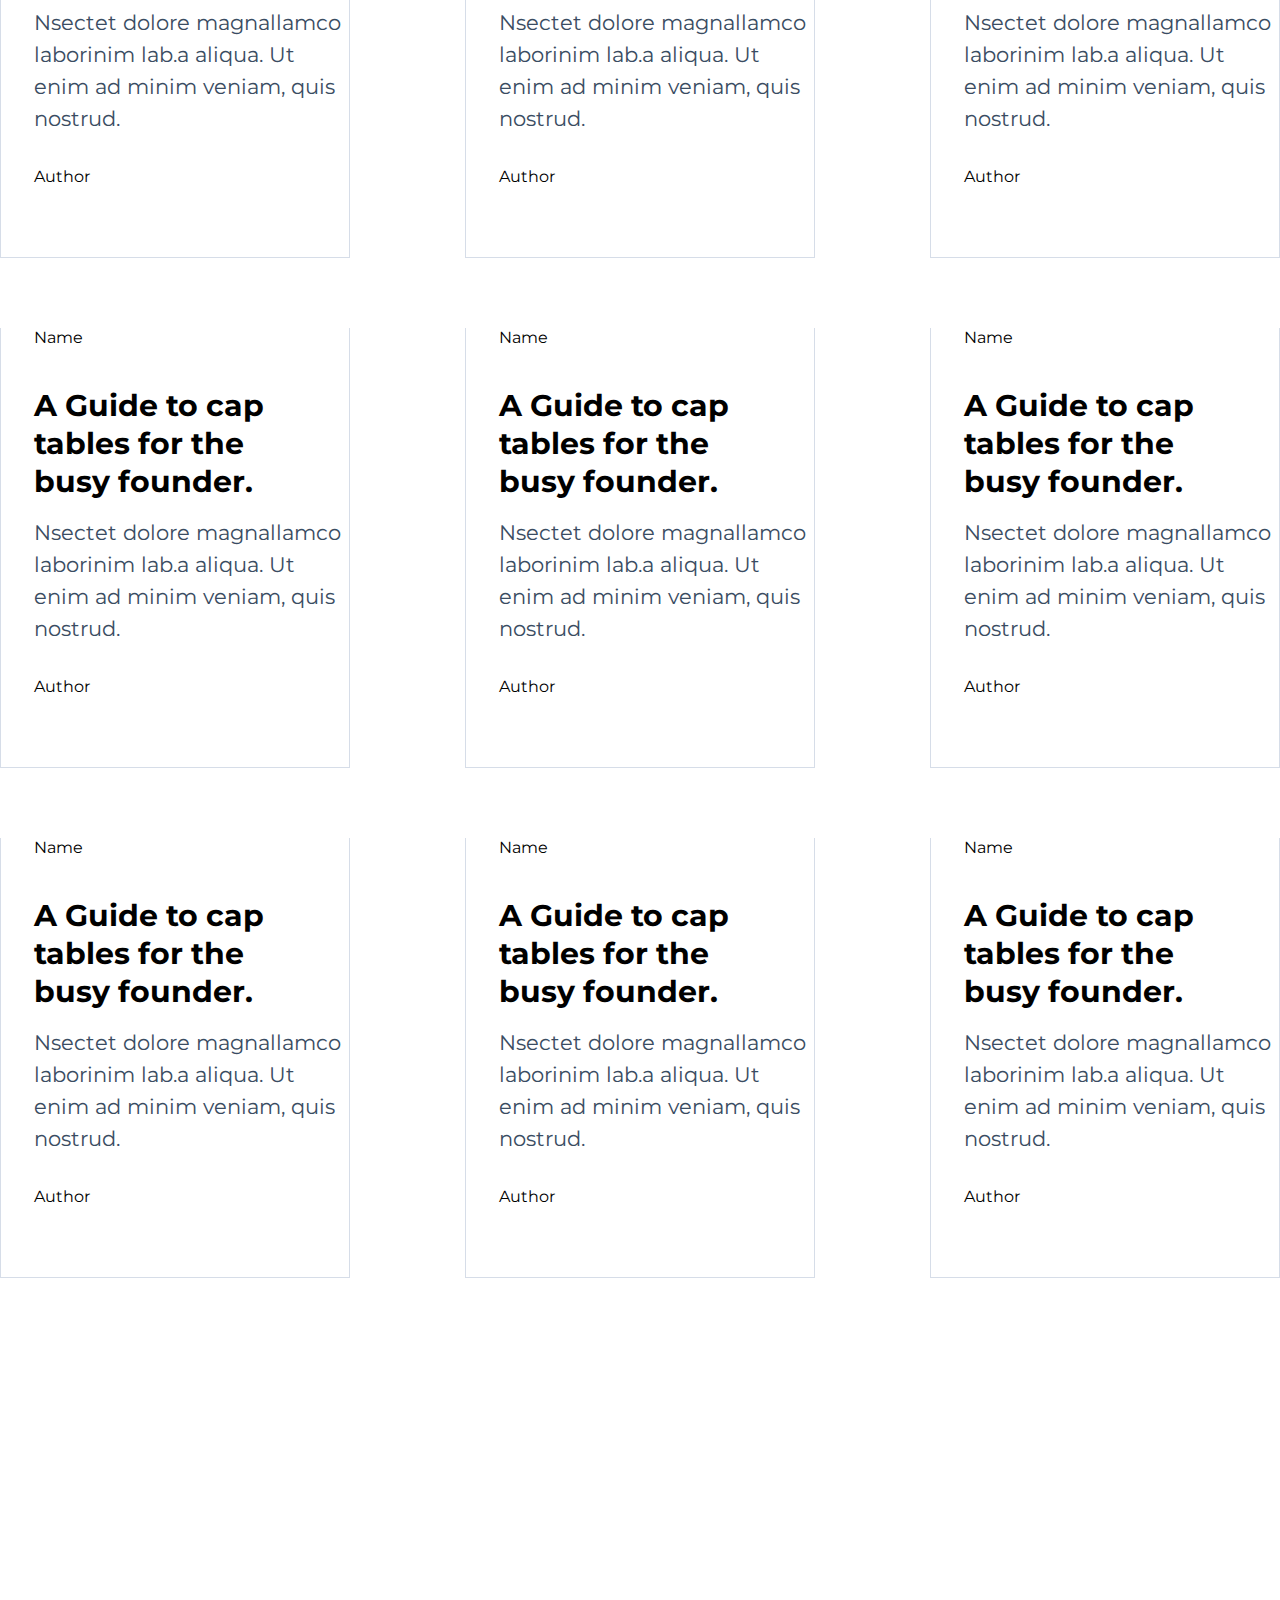
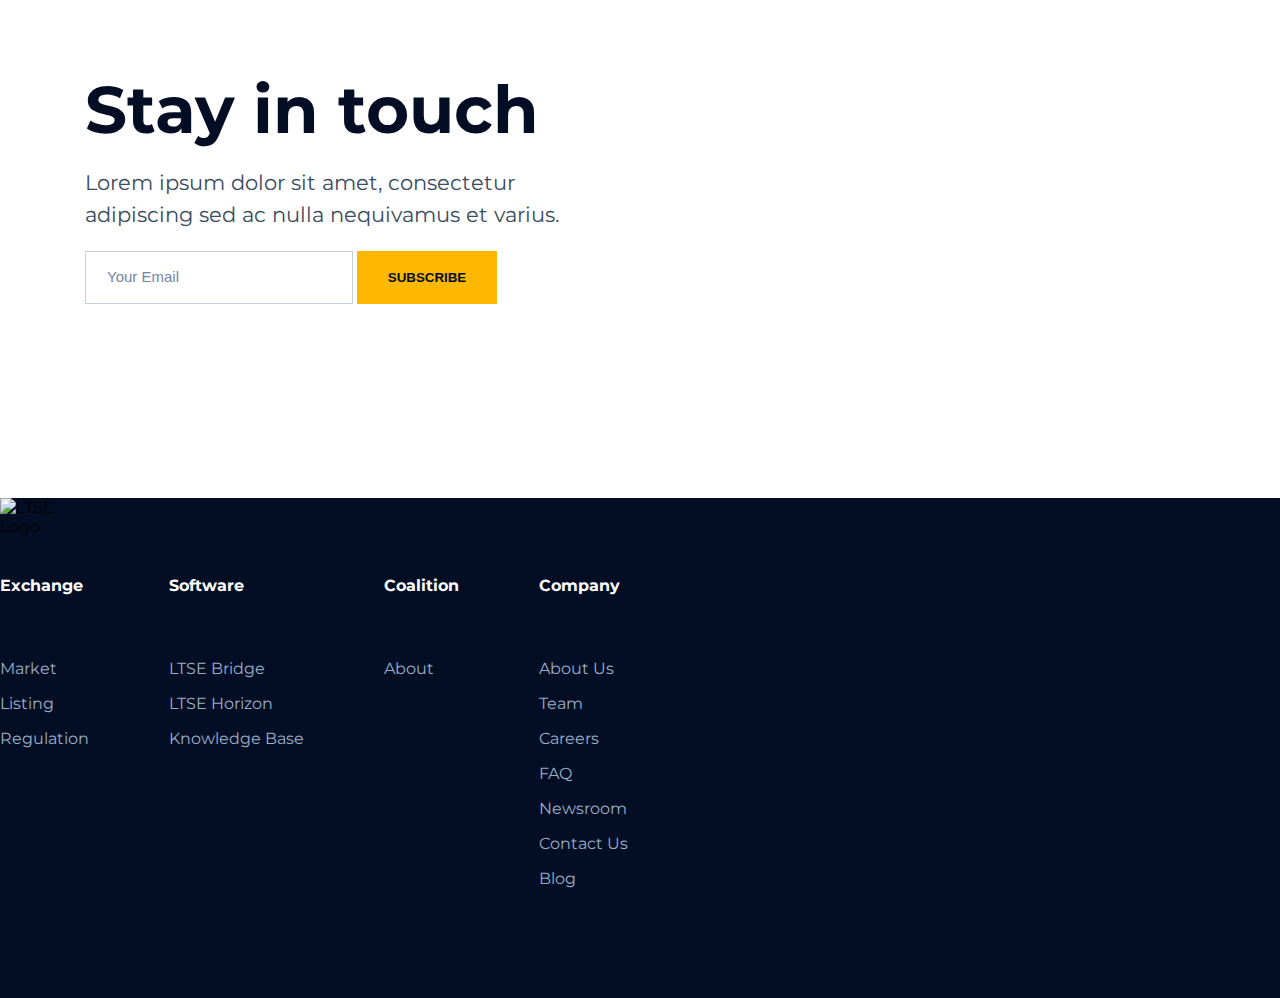
==== commit 44f4f1fd: "updated html nav" ====
--- a/index.html
+++ b/index.html
@@ -36,45 +36,44 @@
                     </li>
                 </ul>
             </nav>
-            <div>
+            <nav>
                 <!-- desktop -->
-                <h2 class="hidden">Secondary Navigation</h2>
-                <ul class="secondary--nav" id="secondary--items" aria-label="Secondary Navigation"> 
-                    <li class="secondary--item--1">
-                        <a href="#" class="secondary--link--name">LTSE Bridge</a>
-                        <p>For Startups</p>
-                    </li>
-                    <li class="secondary--item--2">
-                        <a href="#" class="secondary--link--name">LTSE Horizon</a>
-                        <p>For Public Companies</p>
-                    </li>
-                    <li class="secondary--item--3">
-                        <a href="#" class="secondary--link--name">Knowledge Base</a>
-                        <p>Resources for Company Builders</p>
-                        <div class="underline"></div>
-                    </li>
-                </ul>
-            </div>    
-
-            <div>   
+                <div id="nav-dektop">
+                    <ul class="secondary--nav" id="secondary--items" aria-label="Secondary Navigation"> 
+                        <li class="secondary--item--1">
+                            <a href="#" class="secondary--link--name">LTSE Bridge</a>
+                            <p>For Startups</p>
+                        </li>
+                        <li class="secondary--item--2">
+                            <a href="#" class="secondary--link--name">LTSE Horizon</a>
+                            <p>For Public Companies</p>
+                        </li>
+                        <li class="secondary--item--3">
+                            <a href="#" class="secondary--link--name">Knowledge Base</a>
+                            <p>Resources for Company Builders</p>
+                            <div class="underline"></div>
+                        </li>
+                    </ul>
+                </div>
                 <!-- mobile -->
-                <h2 class="hidden">Mobile Navigation</h2>
-                <div class="flex nav--head">
-                    <img src="./images/LTSE_logo.png" class="logo" alt="LTSE logo">
-                    <button aria-expanded="false" aria-controls="mobile-menu-list">
-                        <img src="./images/exit_menu.png" id="mobile-exit-menu-icon" class="exit--menu hide" alt="Exit Menu">
-                        <img src="./images/menu.png" id="mobile-menu-icon" class="menu" alt="Menu">
-                    </button>    
-                </div>
-                <ul id="mobile-menu-list" class="flex mobile--nav hide" aria-hidden="true" role="menu">
-                    <li role="none"><a href="#" role="menuitem">Exchange</a></li>
-                    <li role="none"><a href="#" role="menuitem">Software</a></li>
-                    <li role="none"><a href="#" role="menuitem">Coalition</a></li>
-                    <li role="none"><a href="#" role="menuitem">LTSE Bridge</a></li>
-                    <li role="none"><a href="#" role="menuitem">LTSE Horizon</a></li>
-                    <li role="none"><a href="#" role="menuitem">Knowledge Base</a></li>
-                </ul>
-            </div>
+                <div id="nav-mobile">
+                    <div class="flex nav--head">
+                        <img src="./images/LTSE_logo.png" class="logo" alt="LTSE logo">
+                        <button aria-expanded="false" aria-controls="mobile-menu-list">
+                            <img src="./images/exit_menu.png" id="mobile-exit-menu-icon" class="exit--menu hide" alt="Exit Menu">
+                            <img src="./images/menu.png" id="mobile-menu-icon" class="menu" alt="Menu">
+                        </button>    
+                    </div>
+                    <ul id="mobile-menu-list" class="flex mobile--nav hide" aria-hidden="true" role="menu">
+                        <li role="none"><a href="#" role="menuitem">Exchange</a></li>
+                        <li role="none"><a href="#" role="menuitem">Software</a></li>
+                        <li role="none"><a href="#" role="menuitem">Coalition</a></li>
+                        <li role="none"><a href="#" role="menuitem">LTSE Bridge</a></li>
+                        <li role="none"><a href="#" role="menuitem">LTSE Horizon</a></li>
+                        <li role="none"><a href="#" role="menuitem">Knowledge Base</a></li>
+                    </ul>
+                </div>    
+            </nav>
             <div class="headline">
                 <h1 title="Knowledge for 21st Century Company Builders">Knowledge for 21st Century Company Builders</h1>
             </div>
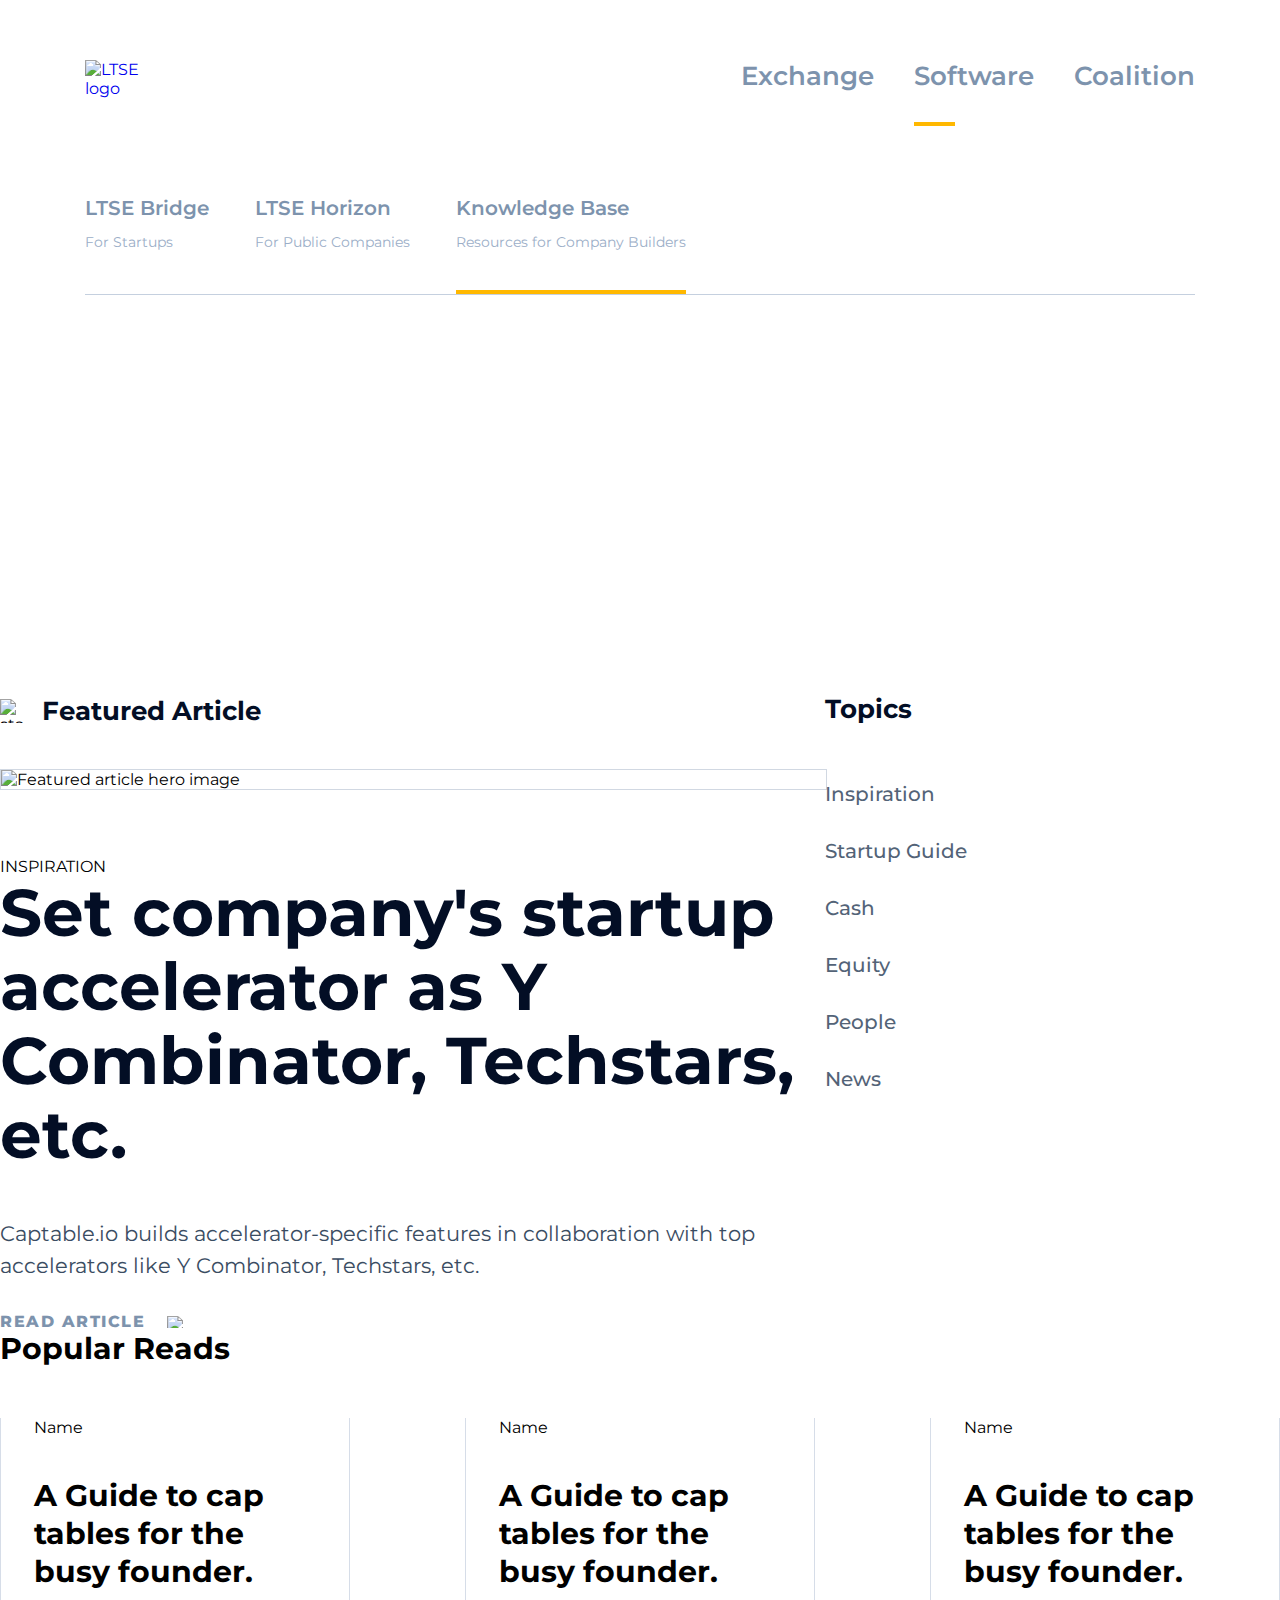
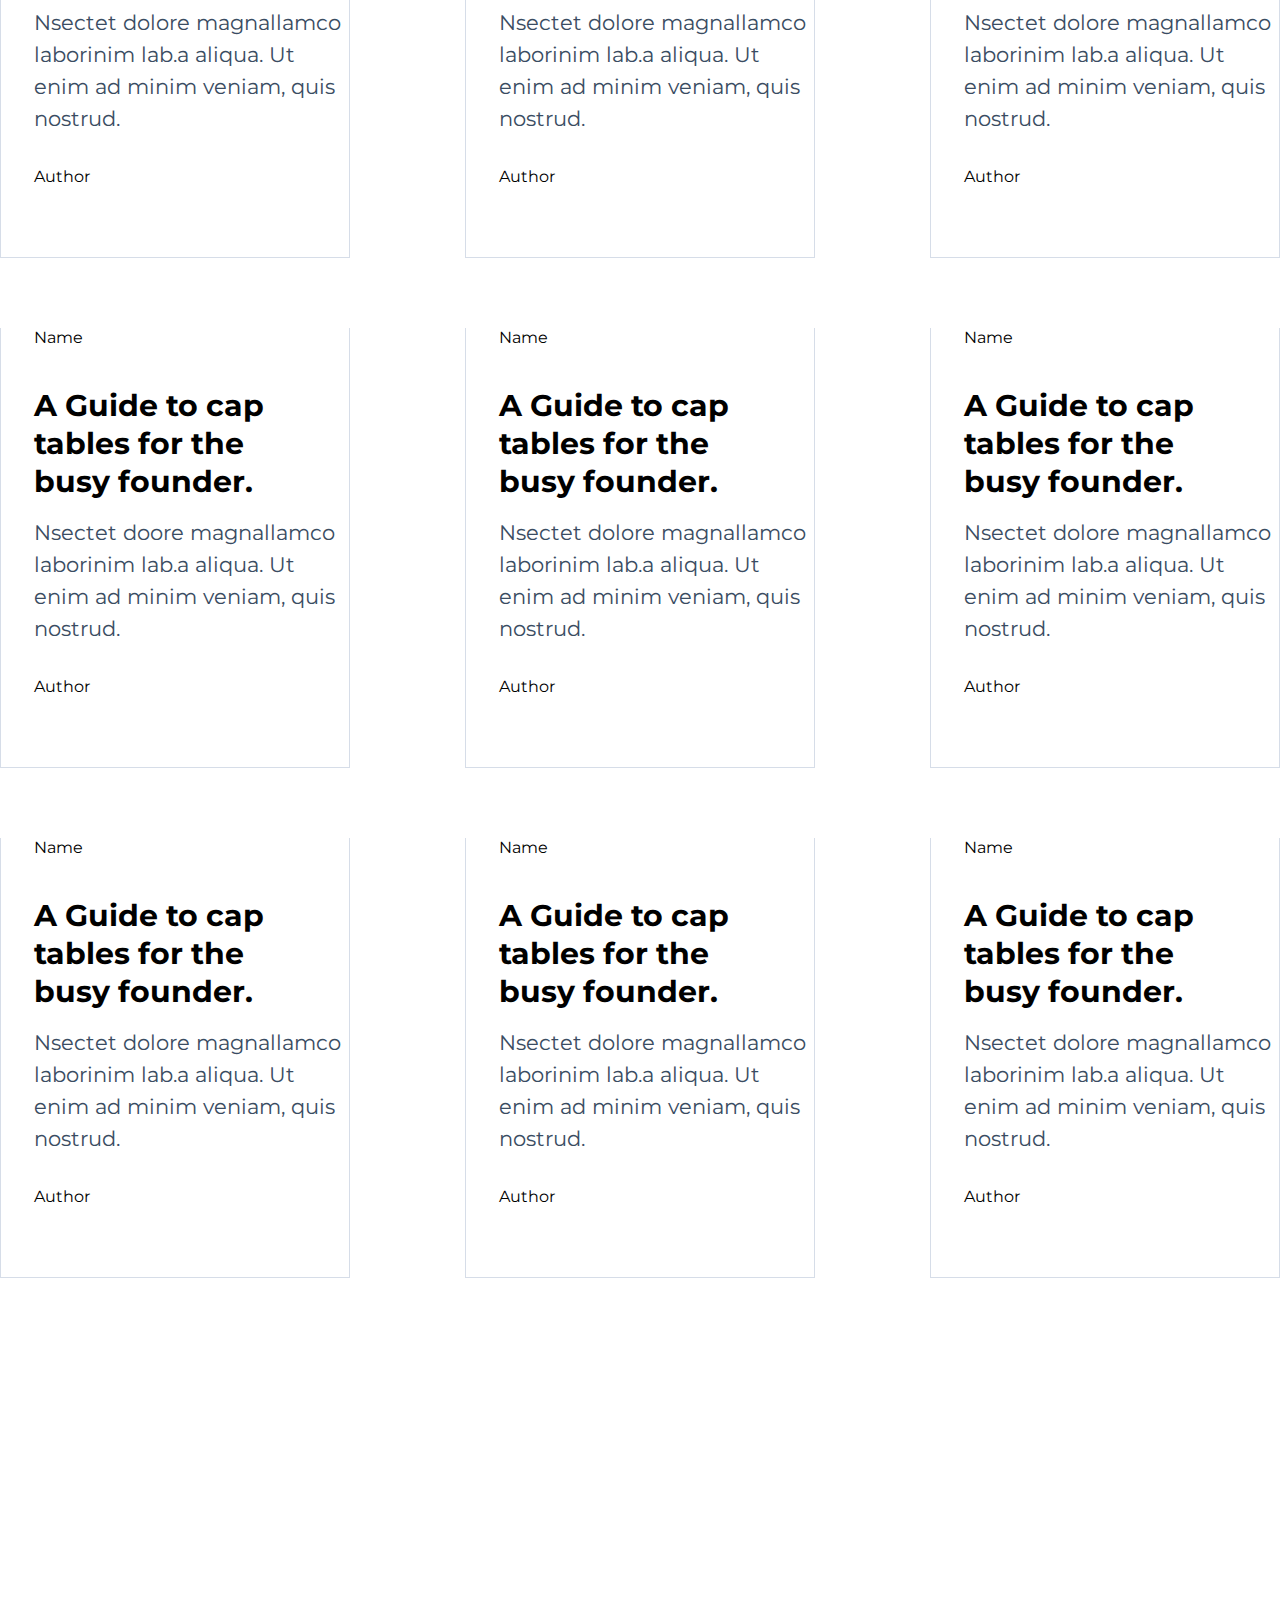
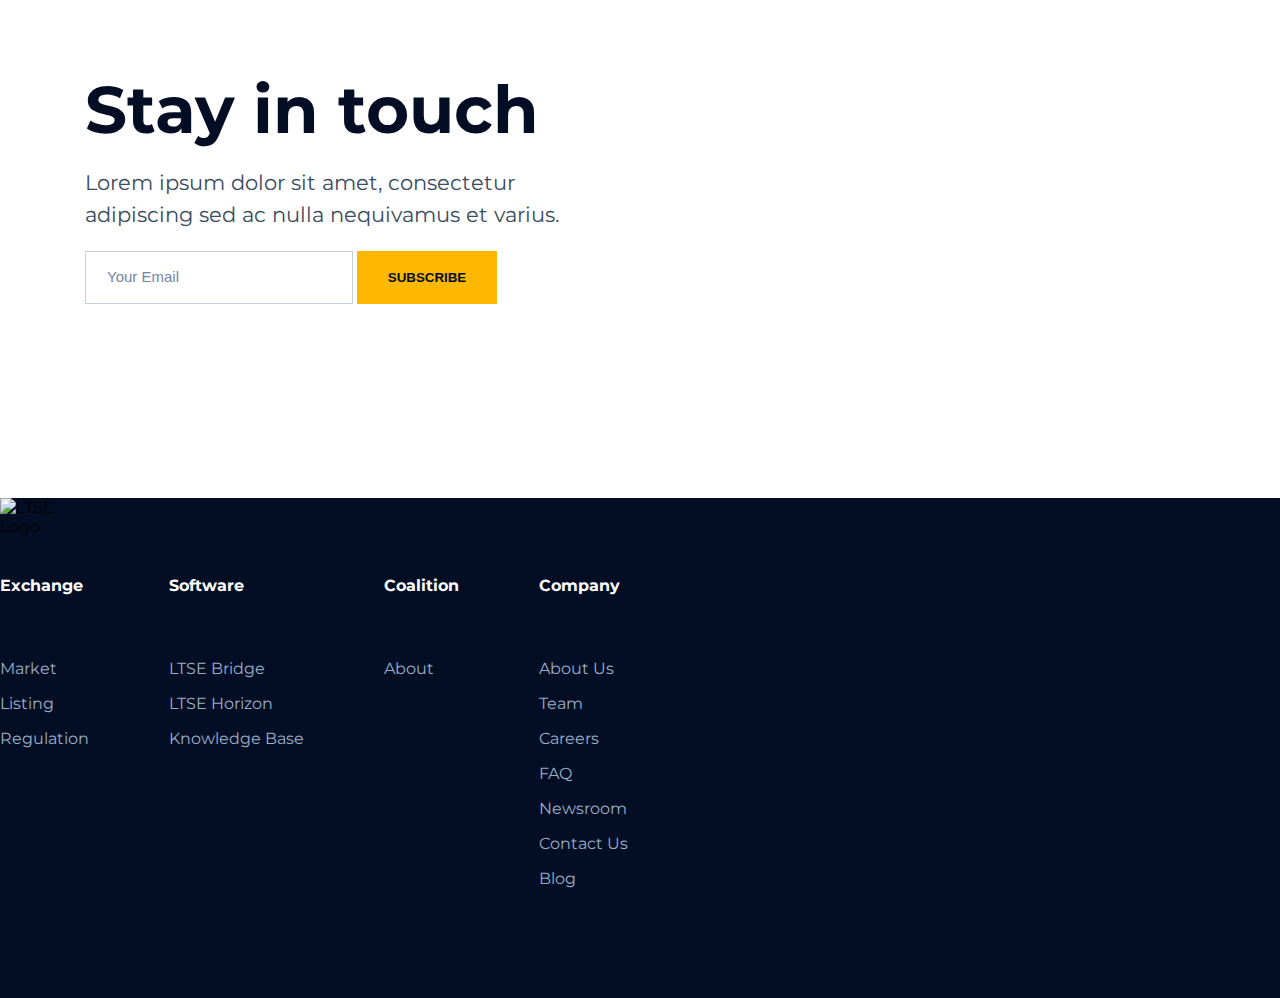
==== commit be316080: "commit test" ====
--- a/index.html
+++ b/index.html
@@ -142,7 +142,7 @@
                 <div class="card card-green">
                     <div class="card-header">Name</div>
                     <h4 class="card-title">A Guide to cap tables for the busy founder.</h4>
-                    <p class="card-paragraph">Nsectet dolore magnallamco laborinim lab.a aliqua. Ut enim ad minim veniam,
+                    <p class="card-paragraph">Nsectet doore magnallamco laborinim lab.a aliqua. Ut enim ad minim veniam,
                         quis nostrud.</p>
                     <div class="card-author">Author</div>
                 </div>
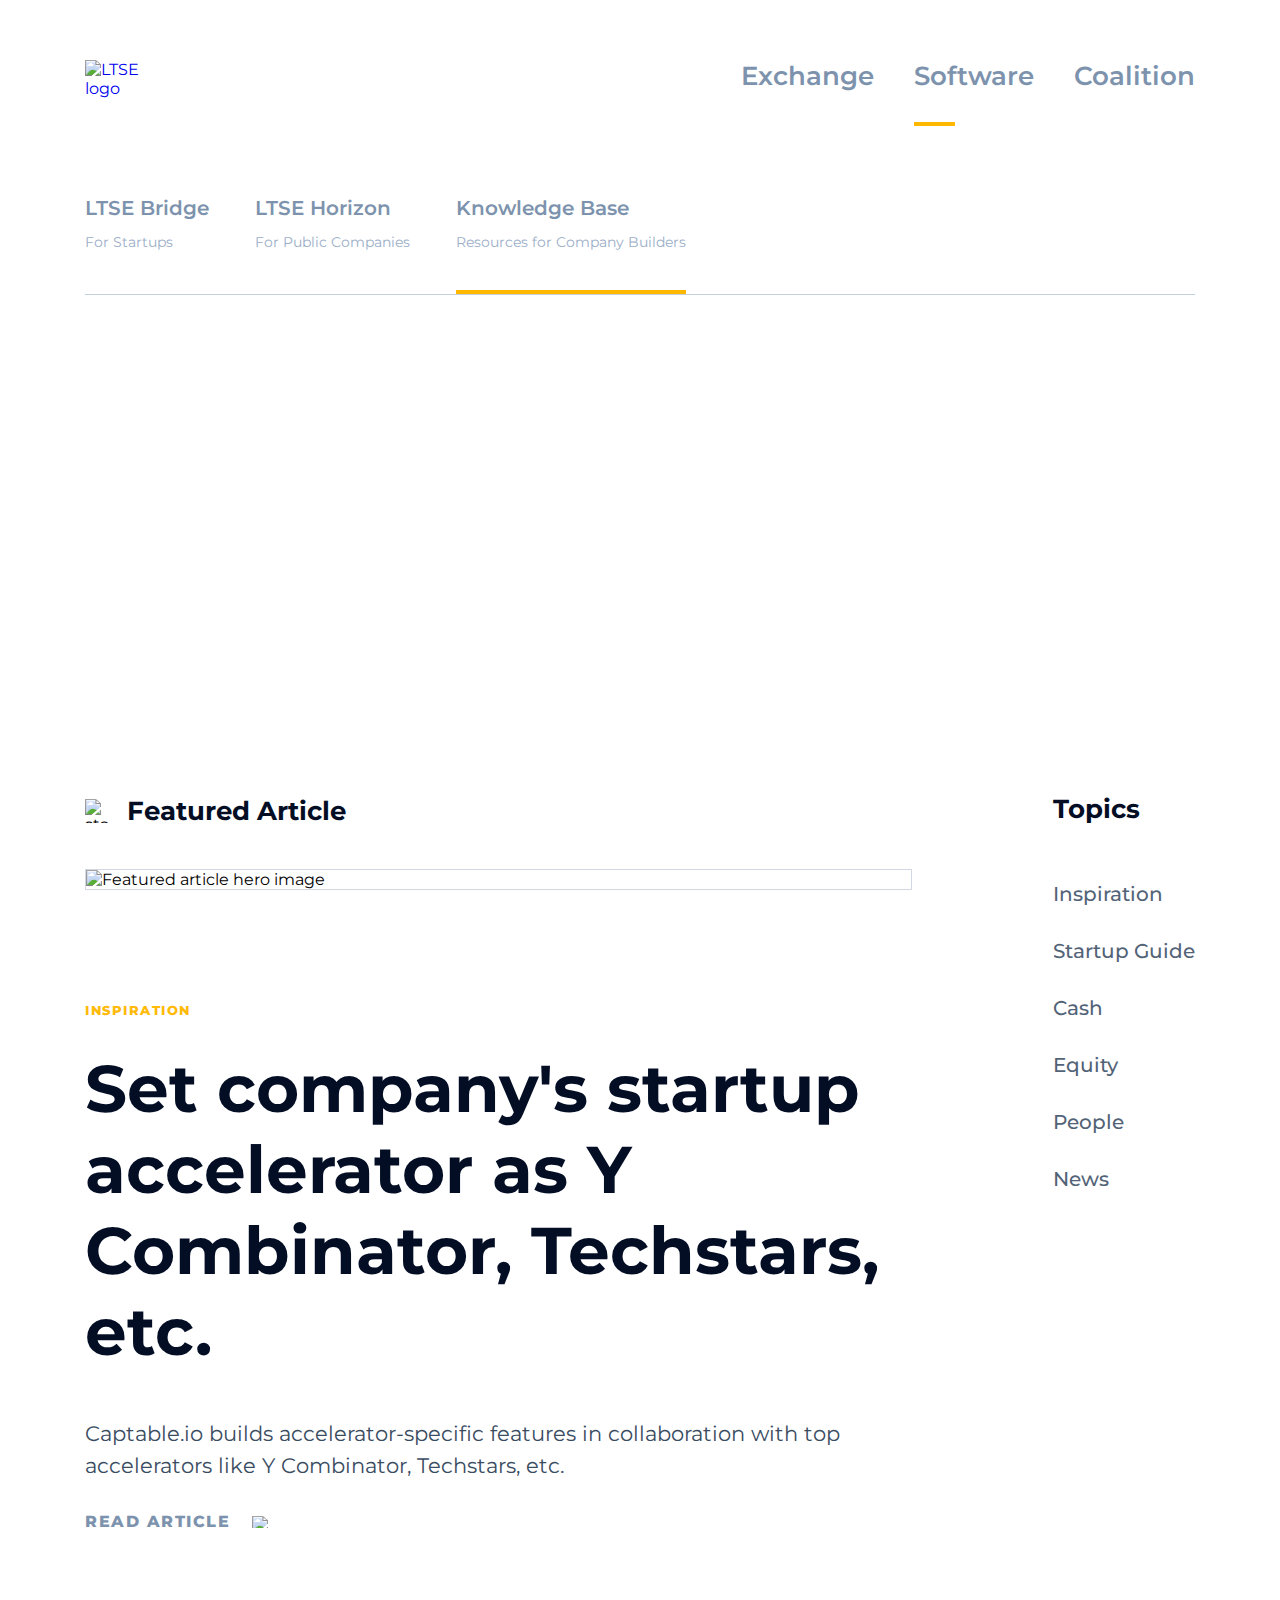
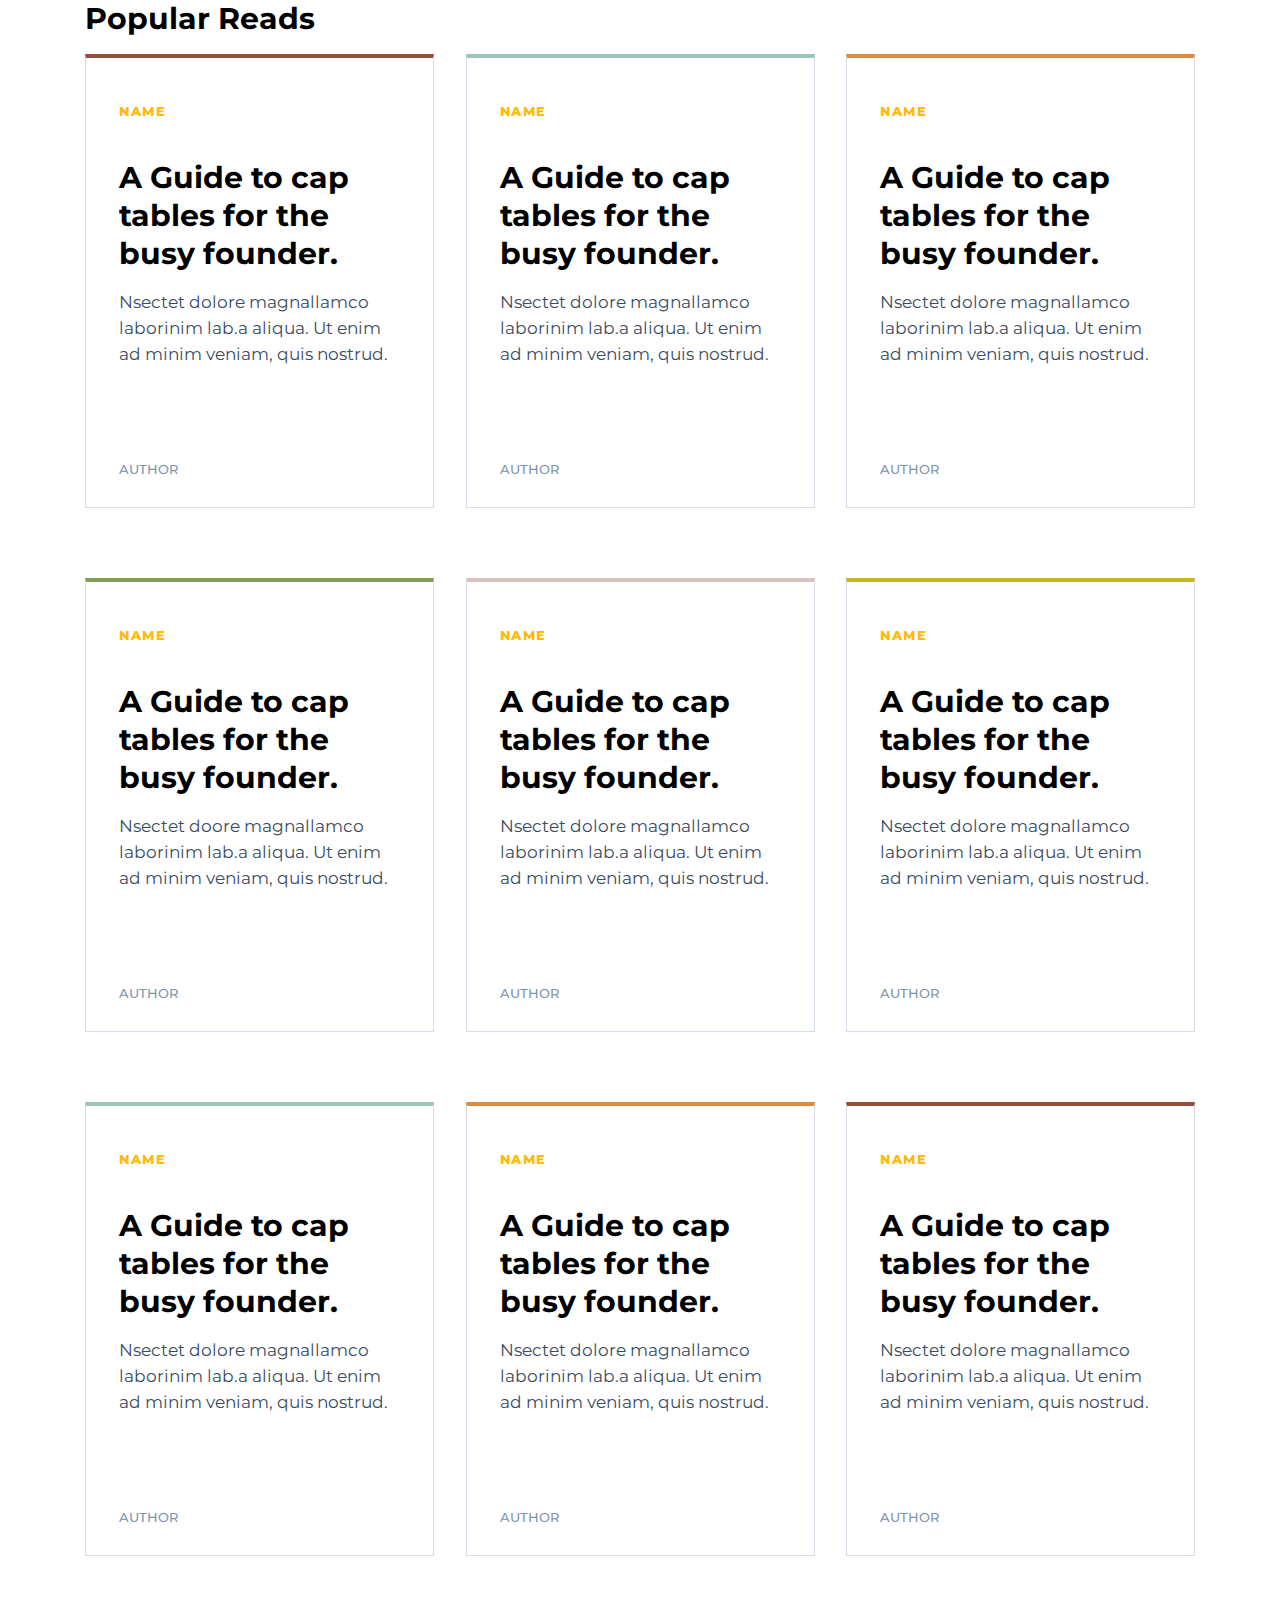
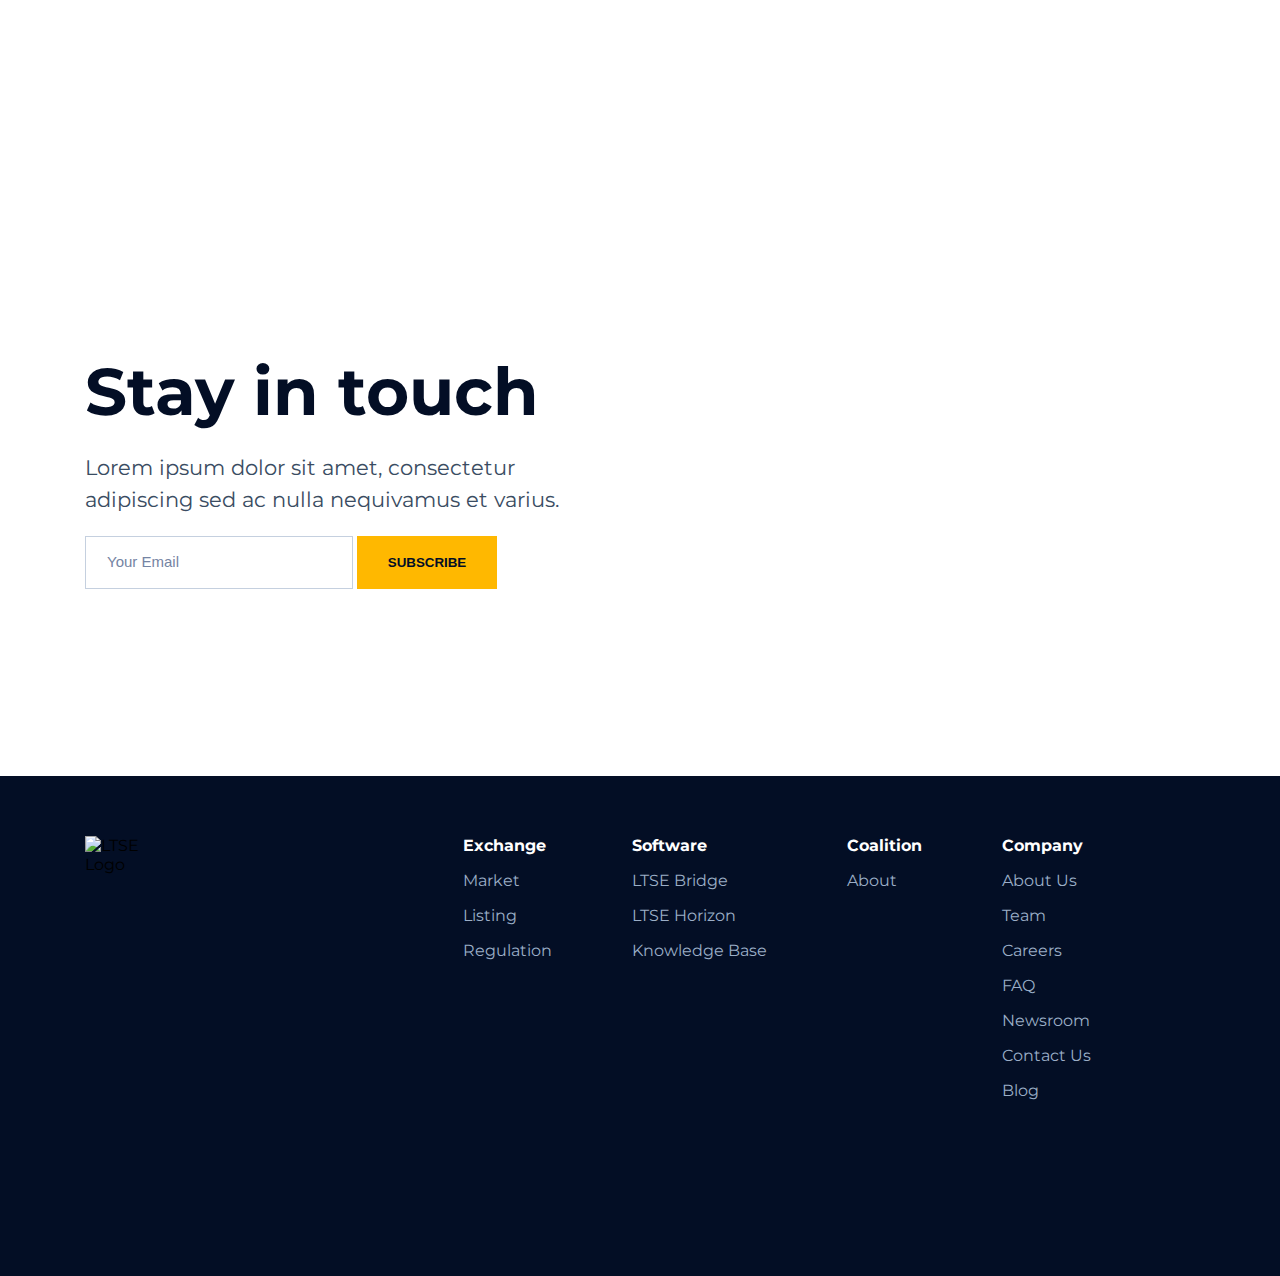
==== commit a4e63502: "nav updates" ====
--- a/index.html
+++ b/index.html
@@ -18,43 +18,46 @@
     <header class="flex header">
         <div class="header--background">
             <nav class="navbar" aria-label="main navigation">
-                <div class="logo" aria-label="LTSE logo">
-                    <a href="./index.html">
-                        <img src="./images/LTSE_logo.png" alt="LTSE logo">
-                    </a>    
-                </div>
-                <ul class="primary--nav" id="primary--items" aria-label="Primary Navigation">
-                    <li class="primary--item--1">
-                        <a href="#" class="link--name">Exchange</a>
-                    </li>
-                    <li class="primary--item--2--active">
-                        <a href="#" class="link--name">Software</a>
-                        <div class="underline"></div>
-                    </li>
-                    <li class="primary--item--3">
-                        <a href="#" class="link--name">Coalition</a>
-                    </li>
-                </ul>
-            </nav>
-            <nav>
                 <!-- desktop -->
-                <div id="nav-dektop">
-                    <ul class="secondary--nav" id="secondary--items" aria-label="Secondary Navigation"> 
-                        <li class="secondary--item--1">
-                            <a href="#" class="secondary--link--name">LTSE Bridge</a>
-                            <p>For Startups</p>
-                        </li>
-                        <li class="secondary--item--2">
-                            <a href="#" class="secondary--link--name">LTSE Horizon</a>
-                            <p>For Public Companies</p>
-                        </li>
-                        <li class="secondary--item--3">
-                            <a href="#" class="secondary--link--name">Knowledge Base</a>
-                            <p>Resources for Company Builders</p>
-                            <div class="underline"></div>
-                        </li>
-                    </ul>
-                </div>
+                <div id="desktop-navigation-container">
+                    <div id="desktop-logo-links">
+                        <div class="logo" aria-label="LTSE logo">
+                            <a href="./index.html">
+                                <img src="./images/LTSE_logo.png" alt="LTSE logo">
+                            </a>
+                        </div>
+                        <ul class="primary--nav" id="primary--items" aria-label="Primary Navigation">
+                            <li class="primary--item--1">
+                                <a href="#" class="link--name">Exchange</a>
+                            </li>
+                            <li class="primary--item--2--active">
+                                <a href="#" class="link--name">Software</a>
+                                <div class="underline"></div>
+                            </li>
+                            <li class="primary--item--3">
+                                <a href="#" class="link--name">Coalition</a>
+                            </li>
+                        </ul>
+                    </div>
+                    <div id="nav-dektop">
+                        <ul class="secondary--nav" id="secondary--items" aria-label="Secondary Navigation">
+                            <li class="secondary--item--1">
+                                <a href="#" class="secondary--link--name">LTSE Bridge</a>
+                                <p>For Startups</p>
+                            </li>
+                            <li class="secondary--item--2">
+                                <a href="#" class="secondary--link--name">LTSE Horizon</a>
+                                <p>For Public Companies</p>
+                            </li>
+                            <li class="secondary--item--3">
+                                <a href="#" class="secondary--link--name">Knowledge Base</a>
+                                <p>Resources for Company Builders</p>
+                                <div class="underline"></div>
+                            </li>
+                        </ul>
+                    </div>
+                </div>
+
                 <!-- mobile -->
                 <div id="nav-mobile">
                     <div class="flex nav--head">
@@ -62,7 +65,7 @@
                         <button aria-expanded="false" aria-controls="mobile-menu-list">
                             <img src="./images/exit_menu.png" id="mobile-exit-menu-icon" class="exit--menu hide" alt="Exit Menu">
                             <img src="./images/menu.png" id="mobile-menu-icon" class="menu" alt="Menu">
-                        </button>    
+                        </button>
                     </div>
                     <ul id="mobile-menu-list" class="flex mobile--nav hide" aria-hidden="true" role="menu">
                         <li role="none"><a href="#" role="menuitem">Exchange</a></li>
@@ -72,12 +75,12 @@
                         <li role="none"><a href="#" role="menuitem">LTSE Horizon</a></li>
                         <li role="none"><a href="#" role="menuitem">Knowledge Base</a></li>
                     </ul>
-                </div>    
+                </div>
             </nav>
             <div class="headline">
                 <h1 title="Knowledge for 21st Century Company Builders">Knowledge for 21st Century Company Builders</h1>
             </div>
-        </div>    
+        </div>
     </header>
     <main>
         <div class="flex article-container">
@@ -195,7 +198,7 @@
                 </div>
             </div>
         </div>
-    </main>    
+    </main>
     <footer>
         <div class="footer-container">
           <div class="footer--logo">
@@ -238,7 +241,7 @@
             </div>
           </div>
         </div>
-      </footer>  
+      </footer>
     <script src="./script.js"></script>
 </body>
 
--- a/style.css
+++ b/style.css
@@ -4,9 +4,9 @@
     margin: 0;
 }
 
-.footer {
-    background-color: #030E25;
-    min-height: 500px;
+.footer--item--head {
+    margin-top: 0px;
+    margin-bottom: 16px;
 }
 
 header {
@@ -14,12 +14,13 @@
     background-size: cover;
     background-repeat: no-repeat;
 }
+
 .header--background {
     justify-content: center;
     flex-direction: column;
     max-width: 1110px;
     margin: auto;
-    
+
 }
 
 .navbar {
@@ -71,6 +72,11 @@
     gap: 80px;
 }
 
+.list {
+    display: flex;
+    flex-direction: column;
+}
+
 .footer--items li {
     margin-bottom: 16px;
 }
@@ -86,7 +92,7 @@
     min-height: 500px;
 }
 
-.footer--container {
+.footer-container {
     display: flex;
     max-width: 1110px;
     margin: auto;
@@ -148,7 +154,6 @@
 
 h2 {
     font-size: 66px;
-    line-height: 74px;
     color: #030E25;
     margin-bottom: 20PX;
 }
@@ -194,10 +199,6 @@
     text-decoration: none;
 }
 
-a:hover {
-    color: rgb(255, 255, 255);
-}
-
 .subscribe {
     max-width: 1110px;
     min-height: 600px;
@@ -232,7 +233,7 @@
     border: 1px solid #C5D0DF;
 }
 
-.section--4 {
+.subscribe-container {
     background-image: url(./images/Subscribe.png);
     background-size: cover;
     background-repeat: no-repeat;
@@ -271,7 +272,7 @@
     border: 1px solid #d1d8e2;
 }
 
-.overline {
+.card-header {
     font-size: 13px;
     font-weight: 800;
     line-height: 16px;
@@ -341,7 +342,7 @@
     color: #536377;
 }
 
-.section--2 {
+.article-container {
     max-width: 1110px;
     justify-content: space-between;
     margin: auto;
@@ -365,27 +366,27 @@
     box-sizing: border-box;
 }
 
-.brown {
+.card-brown {
     border-top: 4px solid #974C37;
 }
 
-.blue {
+.card-blue {
     border-top: 4px solid #9BC6BA;
 }
 
-.orange {
+.card-orange {
     border-top: 4px solid #DF8B3D;
 }
 
-.green {
+.card-green {
     border-top: 4px solid #7F9E52;
 }
 
-.pink {
+.card-pink {
     border-top: 4px solid #DCC2BF;
 }
 
-.yellow {
+.card-yellow {
     border-top: 4px solid #C7B61B;
 }
 
@@ -393,12 +394,7 @@
     max-width: 284px;
 }
 
-.card--title {
-    margin-top: 0;
-    margin-bottom: 50px;
-}
-
-.card--paragraph {
+.card-paragraph {
     margin-bottom: 94px;
     max-width: 284px;
     font-size: 17px;
@@ -406,7 +402,7 @@
     padding-right: 30px;
 }
 
-.author {
+.card-author {
     margin-bottom: 30px;
     max-width: 284px;
     font-size: 13px;
@@ -416,7 +412,7 @@
     font-weight: 500;
 }
 
-.section--3 {
+.card-container {
     flex-direction: column;
     margin: auto;
     max-width: 1110px;
@@ -426,7 +422,7 @@
     color: white;
     font-size: 16px;
     font-weight: 700;
-    margin-bottom: 36px;
+    margin-bottom: 16px;
 }
 
 .footer--item {
@@ -440,21 +436,43 @@
     margin-top: 0;
 }
 
-.topics_arrow, .topics_arrow_close, .mobile--nav {
+.topics_arrow, .topics_arrow_close {
     display: none;
 }
 
-.nav--head {
+#nav-mobile {
+    flex: 1;
     display: none;
 }
 
+button, input[type="submit"], input[type="reset"] {
+	background: none;
+	color: inherit;
+	border: none;
+	padding: 0;
+	cursor: pointer;
+	outline: inherit;
+}
+
+.hidden {
+    display: none;
+}
+
+#desktop-navigation-container {
+    flex-grow: 1;
+}
+
+#desktop-logo-links {
+    display: flex;
+    justify-content: space-between;
+}
 
 @media (max-width: 1000px) {
     h1 {
         font-size: 64px;
     }
 
-    .header--background, .section--2, .section--3, .footer--container, .subscribe {
+    .header--background, .article-container, .card-container, .footer-container, .subscribe {
         margin-left: 24px;
         margin-right: 24px;
     }
@@ -463,7 +481,7 @@
         display: none;
     }
 
-    .section--2 {
+    .article-container {
         flex-direction: column-reverse;
         margin-top: 52px;
     }
@@ -491,25 +509,37 @@
 
     .footer--list {
         gap: 40px;
+        margin-left: 30px;
     }
 
     .article--details {
         display: none;
     }
 
-    .section--4 {
+    .subscribe-container {
         background-position: bottom;
     }
 
 }
 
 @media (max-width: 480px) {
+    .navbar {
+        margin-top: 0;
+    }
+
+    #desktop-navigation-container {
+        display: none;
+    }
+
+    #nav-mobile {
+        display: block;
+    }
 
     footer {
         margin-top: 0px;
     }
 
-    .footer--container {
+    .footer-container {
         flex-wrap: wrap;
         gap: 52px;
     }
@@ -520,6 +550,7 @@
 
     .footer--list {
         gap: 40px;
+        margin-left: 0px;
     }
 
     h1 {
@@ -536,11 +567,11 @@
         margin-bottom: 20px ;
     }
 
-    .section--2 {
+    .article-container {
         margin-top: 52px;
     }
 
-    .section--2, .section--3, .subscribe, .footer--container, .header--background {
+    .article-container, .card-container, .subscribe, .footer-container, .header--background {
         margin-left: 24px;
         margin-right: 20px;
     }
@@ -555,10 +586,6 @@
     }
 
     .article--details {
-        display: none;
-    }
-
-    .navbar, #secondary--items {
         display: none;
     }
 
@@ -650,9 +677,7 @@
         display: flex;
     }
 
-   
-
-    .section--4 {
+    .subscribe-container {
         min-height: 400px;
     }
 
